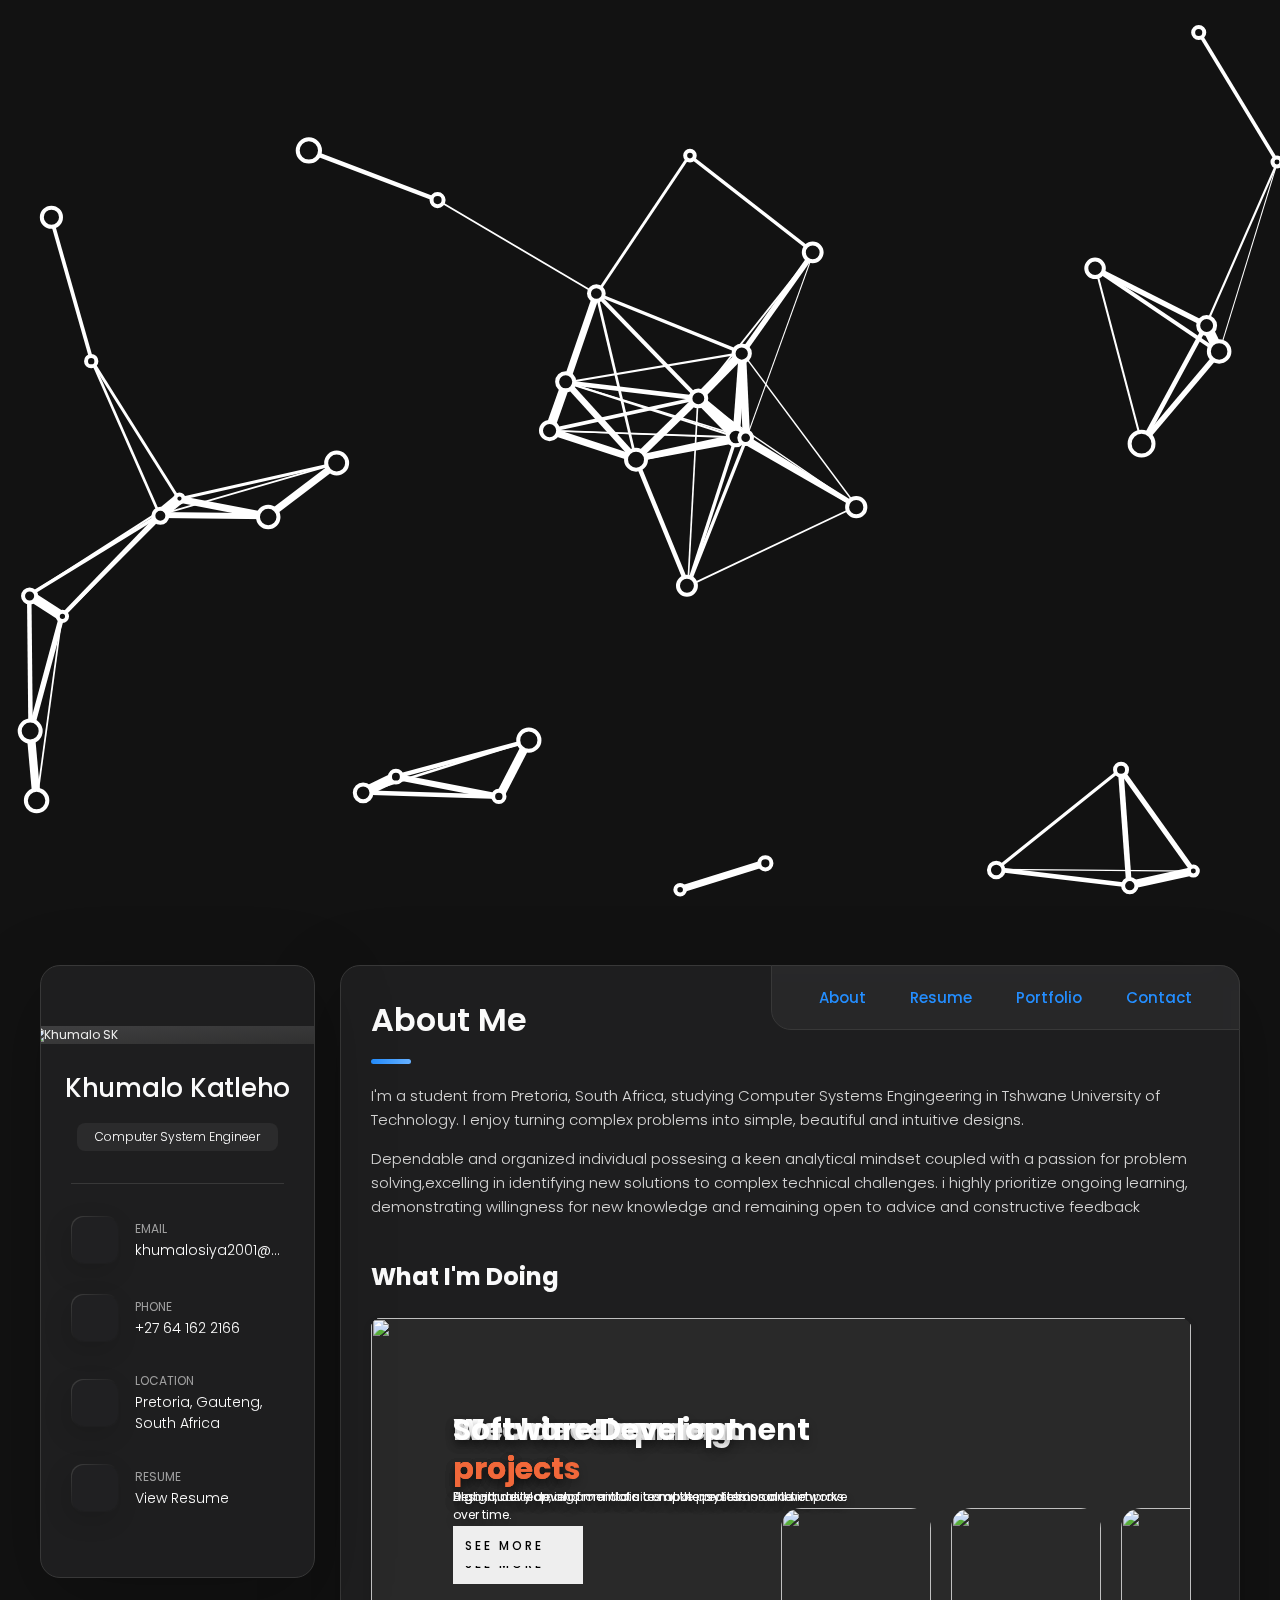
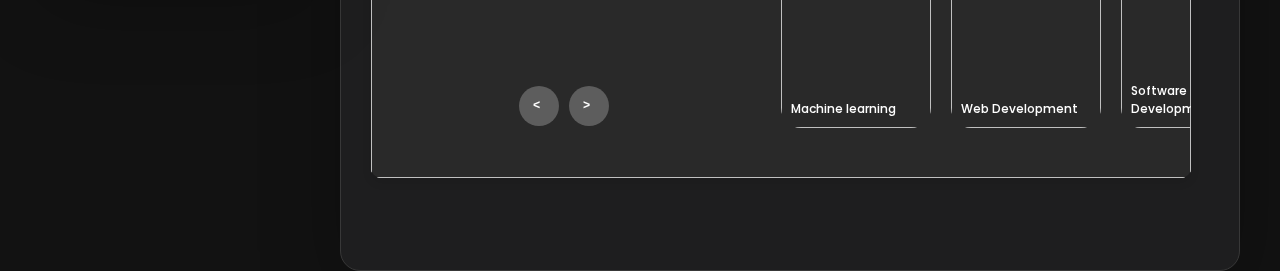
==== index.html @ 412696c7 "corousel update" ====
<!DOCTYPE html>
<html lang="en">

<!DOCTYPE html>
<html lang="en">
<head>
  <meta charset="UTF-8">
  <meta name="viewport" content="width=device-width, initial-scale=1.0">
  <title>Portfolio Background Animation</title>

</head>
<body>

</body>
</html>



<head>
  <meta charset="UTF-8">
  <meta http-equiv="X-UA-Compatible" content="IE=edge">
  <meta name="viewport" content="width=device-width, initial-scale=1.0">
  <title>Portfolio</title>

  <!--
    - favicon
  -->
  <link rel="shortcut icon" href="./assets/images/logo.png" type="image/x-icon">

  <!--
    - custom css link
  -->
  <link rel="stylesheet" href="./assets/css/style.css">

  <!-- Background animation -->
  <!-- <style>
    * {
      margin: 0;
      padding: 0;
      box-sizing: border-box;
    }
    body, html {
      height: 100%;
      overflow: hidden;
      font-family: Arial, sans-serif;
    }
    canvas {
      position: absolute;
      top: 0;
      left: 0;
      z-index: -1; /* Ensure the canvas is behind all content */
    }
    .content {
      position: relative;
      z-index: 1;
      color: black; /* Adjust content color for better contrast */
      text-align: center;
      padding: 20px;
    }
    .content h1 {
      font-size: 3rem;
      margin-bottom: 1rem;
    }
    .content p {
      font-size: 1.2rem;
    }
  </style> -->
  <!--  -->

  <!--
    - google font link
  -->
  <link rel="preconnect" href="https://fonts.googleapis.com">
  <link rel="preconnect" href="https://fonts.gstatic.com" crossorigin>
  <link href="https://fonts.googleapis.com/css2?family=Poppins:wght@300;400;500;600&display=swap" rel="stylesheet">
</head>
<!--  -->

<body>

  <!-- Background animation -->
     <canvas id="backgroundCanvas"></canvas>

  <script>
    const canvas = document.getElementById('backgroundCanvas');
    const context = canvas.getContext('2d');

    function resizeCanvas() {
      canvas.width = window.innerWidth;
      canvas.height = window.innerHeight;
    }

    window.addEventListener('resize', resizeCanvas);
    resizeCanvas(); // Initialize canvas size

    const agents = [];

    class Vector {
      constructor(x, y) {
        this.x = x;
        this.y = y;
      }

      getDistance(v) {
        const dx = this.x - v.x;
        const dy = this.y - v.y;
        return Math.sqrt(dx * dx + dy * dy);
      }
    }

    class Agent {
      constructor(x, y) {
        this.pos = new Vector(x, y);
        this.vel = new Vector(Math.random() * 2 - 1, Math.random() * 2 - 1);
        this.radius = Math.random() * 8 + 4;
      }

      bounce(width, height) {
        if (this.pos.x <= 0 || this.pos.x >= width) this.vel.x *= -1;
        if (this.pos.y <= 0 || this.pos.y >= height) this.vel.y *= -1;
      }

      update() {
        this.pos.x += this.vel.x;
        this.pos.y += this.vel.y;
      }

      draw(context) {
        context.save();
        context.translate(this.pos.x, this.pos.y);

        context.lineWidth = 4;
        context.fillStyle = 'hsl(0, 0%, 7%)';  // Black circles
        context.strokeStyle = 'white'; // Black border

        context.beginPath();
        context.arc(0, 0, this.radius, 0, Math.PI * 2);
        context.fill();
        context.stroke();

        context.restore();
      }
    }

    for (let i = 0; i < 40; i++) {
      const x = Math.random() * canvas.width;
      const y = Math.random() * canvas.height;
      agents.push(new Agent(x, y));
    }

    function animate() {
      context.fillStyle = 'hsl(0, 0%, 7%)';  // White background
      context.fillRect(0, 0, canvas.width, canvas.height);

      for (let i = 0; i < agents.length; i++) {
        const agent = agents[i];

        for (let j = i + 1; j < agents.length; j++) {
          const other = agents[j];
          const dist = agent.pos.getDistance(other.pos);

          if (dist > 200) continue;

          context.lineWidth = Math.max(1, 12 - (dist / 200) * 11);
          context.beginPath();
          context.moveTo(agent.pos.x, agent.pos.y);
          context.lineTo(other.pos.x, other.pos.y);
          context.strokeStyle = 'white';  // Black connecting lines
          context.stroke();
        }
      }

      agents.forEach(agent => {
        agent.update();
        agent.draw(context);
        agent.bounce(canvas.width, canvas.height);
      });

      requestAnimationFrame(animate);
    }

    animate();

  </script>
  
  <!--
    - #MAIN
  -->

  <main>

    <!--
      - #SIDEBAR
    -->

    <aside class="sidebar" data-sidebar>
      
      <div class="sidebar-info">
        <figure class="avatar-box">
          <img src="./assets/images/me.gif" alt="Khumalo SK" style="width: 300px; height: auto;">
        </figure>
        <div class="info-content">
          <h1 class="name" title="KhumaloKat">Khumalo Katleho</h1>
          <p class="title">Computer System Engineer</p>
        </div>
        <button class="info_more-btn" data-sidebar-btn>
          <span>Show Contacts</span>
          <ion-icon name="chevron-down"></ion-icon>
        </button>
      </div>
      
      
    
      <div class="sidebar-info_more">
        <div class="separator"></div>
    
        <ul class="contacts-list">
          <li class="contact-item">
            <div class="icon-box">
              <ion-icon name="mail-outline"></ion-icon>
            </div>
            <div class="contact-info">
              <p class="contact-title">Email</p>
              <a href="mailto:khumalosiya2001@gmail.com" class="contact-link">khumalosiya2001@gmail.com</a>
            </div>
          </li>
    
          <li class="contact-item">
            <div class="icon-box">
              <ion-icon name="phone-portrait-outline"></ion-icon>
            </div>
            <div class="contact-info">
              <p class="contact-title">Phone</p>
              <a href="tel:0641622166" class="contact-link">+27 64 162 2166</a>
            </div>
          </li>

           <!-- <li class="contact-item">
            <div class="icon-box">
              <ion-icon name="calendar-outline"></ion-icon>
            </div>
            <div class="contact-info">
              <p class="contact-title">Birthday</p>
              <time datetime="1982-06-23">November 10, 2001</time>
            </div>
          </li>  -->
    
          <li class="contact-item">
            <div class="icon-box">
              <ion-icon name="location-outline"></ion-icon>
            </div>
            <div class="contact-info">
              <p class="contact-title">Location</p>
              <address>Pretoria, Gauteng, South Africa</address>
            </div>
          </li>
    
          <!-- Resume view button -->
          <li class="contact-item">
            <div class="icon-box">
              <ion-icon name="document-outline"></ion-icon>
            </div>
            <div class="contact-info">
              <p class="contact-title">Resume</p>
              <a href="./assets/files/Resume.pdf" class="contact-link" target="_blank">
                View Resume
              </a>
            </div>
          </li>
    
        </ul>
    
        <div class="separator"></div>
    
        <ul class="social-list">

          <li class="social-item">
            <a href="https://www.linkedin.com/in/khumalo-kat/" class="social-link">
              <ion-icon name="logo-linkedin"></ion-icon>
            </a>
          </li>
          <li class="social-item">
            <a href="https://www.facebook.com/khumalo.kat/" class="social-link">
              <ion-icon name="logo-facebook"></ion-icon>
            </a>
          </li>
          <li class="social-item">
            <a href="https://x.com/khumalo_kat" class="social-link">
              <ion-icon name="logo-twitter"></ion-icon>
            </a>
          </li>
          <li class="social-item">
            <a href="https://www.instagram.com/khumalo_kat/" class="social-link">
              <ion-icon name="logo-instagram"></ion-icon>
            </a>
          </li>
        </ul>
    
      </div>
    
    </aside>
    
    




    <!--
      - #main-content
    -->

    <div class="main-content">

      <!--
        - #NAVBAR
      -->

      <nav class="navbar">

        <ul class="navbar-list">

          <li class="navbar-item">
            <button class="navbar-link  active" data-nav-link>About</button>
          </li>

          <li class="navbar-item">
            <button class="navbar-link active" data-nav-link>Resume</button>
          </li>

          <li class="navbar-item">
            <button class="navbar-link active" data-nav-link>Portfolio</button>
          </li>

          <li class="navbar-item">
            <button class="navbar-link active" data-nav-link>Contact</button>
          </li>

        </ul>

      </nav>





      <!--
        - #ABOUT
      -->

      <article class="about  active" data-page="about">

        <header>
          <h2 class="h2 article-title">About me</h2>
        </header>

        <section class="about-text">
          <p>
            I'm a student from Pretoria, South Africa, studying Computer Systems Engingeering in Tshwane University of Technology.
            I enjoy
            turning complex problems into simple, beautiful and intuitive designs.
          </p>
          <p>
            Dependable and organized individual possesing a keen analytical mindset coupled with a passion for problem solving,excelling in identifying new solutions to complex technical challenges.
            
            i highly prioritize ongoing learning, demonstrating willingness for new knowledge and remaining open to advice and constructive feedback

          </p>
        </section>


        <!--
          - service
        -->
<!-- 
        <section class="service">

          <h3 class="h3 service-title">What i'm doing</h3>

          <ul class="service-list">

            <li class="service-item">

              <div class="service-icon-box">
                <img src="./assets/images/icon-design.svg" alt="design icon" width="50">
              </div>

              <div class="service-content-box">
                <h4 class="h4 service-item-title">Computer Vision</h4>

                <p class="service-item-text">
                  Enabling computers to interpret and understand visual information from the world.
                </p>
              </div>

            </li>
            
            <li class="service-item">

              <div class="service-icon-box">
                <img src="./assets/images/ml.png" alt="mobile app icon" width="50">
              </div>

              <div class="service-content-box">
                <h4 class="h4 service-item-title"></h4>

                <p class="service-item-text">
                  Algorithms learning from data to make predictions and improve over time.
                </p>
              </div>

            </li> 

            <li class="service-item">

              <div class="service-icon-box">
                <img src="./assets/images/icon-dev.svg" alt="Web development icon" width="50">
              </div>

              <div class="service-content-box">
                <h4 class="h4 service-item-title">Web development</h4>

                <p class="service-item-text">
                </p>
              </div>

            </li>

            <li class="service-item">

              <div class="service-icon-box">
                <img src="./assets/images/icon-app.svg" alt="mobile app icon" width="50">
              </div>

              <div class="service-content-box">
                <h4 class="h4 service-item-title">Software Development</h4>

                <p class="service-item-text">
                  Design, develop, and maintain computer systems and networks. 
                </p>
              </div>

            </li>

          </ul>

          

        </section> -->

      <section class="skill">
        <ul class="">
          <h3 class="h3 service-title">What i'm doing</h3>
          <br><br><br>
           <div class="carousel contact-form-container">
        <!-- list item -->
        <div class="list conte">
            <div class="item">
                <img src="C:\Users\Phora\Documents\GitHub\git\Portfolio\images\img2.gif">
                <div class="content">
                    <div class="title">Computer Vision</div>
                    <div class="topic">projects</div>
                    <div class="des">

                        Enabling computers to interpret and understand visual information from the world.
                      </div>
                    <div class="buttons">
                        <button > &nbsp;&nbsp;SEE MORE</button>
                        
                    </div>
                </div>
            </div>
            <div class="item">
                <img src="C:\Users\Phora\Documents\GitHub\git\Portfolio\images\img.gif">
                <div class="content">
                    <div class="title">Machine Learning</div>
                    <div class="topic">projects</div>
                    <div class="des">
                      Algorithms learning from data to make predictions and improve over time.
                    </div>
                    <div class="buttons">
                        <button> &nbsp;&nbsp;SEE MORE</button>
                  
                    </div>
                </div>
            </div>
            <div class="item">
                <img src="C:\Users\Phora\Documents\GitHub\git\Portfolio\images\img1.gif">
                <div class="content">
                    <div class="title">Web development</div>
                    <div class="topic">project</div>
                    <div class="des">
                      High-quality development of sites at the professional level.
                    </div>
                    <div class="buttons">
                        <button> &nbsp;&nbsp;SEE MORE</button>
                        
                    </div>
                </div>
            </div>
            <div class="item">
                <img src="C:\Users\Phora\Documents\GitHub\git\Portfolio\images\img3.gif">
                <div class="content">
                    <div class="title">Software Development</div>
                    <div class="topic">project</div>
                    <div class="des">
                      Design, develop, and maintain computer systems and networks. 
                    </div>
                    <div class="buttons">
                        <button> &nbsp;&nbsp;SEE MORE</button>
                        
                    </div>
                </div>
            </div>
        </div>
        <!-- list thumnail -->
        <div class="thumbnail">
            <div class="item">
                <img src="C:\Users\Phora\Documents\GitHub\git\Portfolio\images\img2.gif">
                <div class="content">
                    <div class="title">
                        Computer Vision
                    </div>
                    <div class="description">
              
                    </div>
                </div>
            </div>
            <div class="item">
                <img src="C:\Users\Phora\Documents\GitHub\git\Portfolio\images\img.gif">
                <div class="content">
                    <div class="title">
                      Machine learning
                    </div>
                    <div class="description">
                      
                    </div>
                </div>
            </div>
            <div class="item">
                <img src="C:\Users\Phora\Documents\GitHub\git\Portfolio\images\img1.gif">
                <div class="content">
                    <div class="title">
                        Web Development
                    </div>
                    <div class="description">
                        
                    </div>
                </div>
            </div>
            <div class="item">
                <img src="C:\Users\Phora\Documents\GitHub\git\Portfolio\images\img3.gif">
                <div class="content">
                    <div class="title">
                        Software Development
                    </div>
                    <div class="description">
                        
                    </div>
                </div>
            </div>
        </div>
        <!-- next prev -->

        <div class="arrows">
            <button id="prev"> &nbsp;&nbsp;< </button>
            <button id="next"> &nbsp;&nbsp;> </button>
        </div>
        <!-- time running -->
        <div class="time"></div>
    </div>
        </ul>
        
      </section>
        <!--
          - clients
        -->
<!-- 
        <section class="clients">

          <h3 class="h3 clients-title">Clients</h3>

          <ul class="clients-list has-scrollbar">

            <li class="clients-item">
              <a href="#">
                <img src="./assets/images/logo-1-color.png" alt="client logo">
              </a>
            </li>

            <li class="clients-item">
              <a href="#">
                <img src="./assets/images/logo-2-color.png" alt="client logo">
              </a>
            </li>

            <li class="clients-item">
              <a href="#">
                <img src="./assets/images/logo-3-color.png" alt="client logo">
              </a>
            </li>

            <li class="clients-item">
              <a href="#">
                <img src="./assets/images/logo-4-color.png" alt="client logo">
              </a>
            </li>

            <li class="clients-item">
              <a href="#">
                <img src="./assets/images/logo-5-color.png" alt="client logo">
              </a>
            </li>

            <li class="clients-item">
              <a href="#">
                <img src="./assets/images/logo-6-color.png" alt="client logo">
              </a>
            </li>

          </ul>

        </section>  -->

        
      </article>





      <!--
        - #RESUME
      -->

      <article class="resume" data-page="resume">

        <header>
          <h2 class="h2 article-title">Resume</h2>
        </header>

        <section class="timeline">

          <div class="title-wrapper">
            <div class="icon-box">
              <ion-icon name="book-outline"></ion-icon>
            </div>

            <h3 class="h3">Education</h3>
          </div>

          <ol class="timeline-list">

            <li class="timeline-item">

              <h4 class="h4 timeline-item-title">Tshwane University of Technology</h4>

              <span>2021 — 2024</span>

              <p class="timeline-text">
                N.Dip in Computer Systems Engineering
              </p>

            </li>

            <li class="timeline-item">

              <h4 class="h4 timeline-item-title">Ziphakamiseni Secondary School</h4>

              <span>2017 — 2019</span>

              <p class="timeline-text">
                National Senior Certificate
              </p>

            </li>

          </ol>

        </section>

        <section class="timeline">

          <div class="title-wrapper">
            <div class="icon-box">
              <ion-icon name="book-outline"></ion-icon>
            </div>

            <h3 class="h3">Experience</h3>
          </div>

          <ol class="timeline-list">

            <li class="timeline-item">

              <h4 class="h4 timeline-item-title">MICT Seta</h4>

              <span>2024 — Present</span>

              <p class="timeline-text">
                Work Intergrated Learning 
              </p>

            </li>
          </ol>

        </section>

        <section class="skill">

          <h3 class="h3 skills-title">My skills</h3>

          <ul class="skills-list content-card">

            <li class="skills-item">

              <div class="title-wrapper">
                <h5 class="h5">Web design</h5>
                <data value="80">80%</data>
              </div>

              <div class="skill-progress-bg">
                <div class="skill-progress-fill" style="width: 80%;"></div>
              </div>

            </li>

            <li class="skills-item">

              <div class="title-wrapper">
                <h5 class="h5">Machine Learning</h5>
                <data value="70">70%</data>
              </div>

              <div class="skill-progress-bg">
                <div class="skill-progress-fill" style="width: 70%;"></div>
              </div>

            </li>

            <li class="skills-item">

              <div class="title-wrapper">
                <h5 class="h5">Computer Vision</h5>
                <data value="80">80%</data>
              </div>

              <div class="skill-progress-bg">
                <div class="skill-progress-fill" style="width: 80%;"></div>
              </div>

            </li>

            <li class="skills-item">

              <div class="title-wrapper">
                <h5 class="h5">Software Development</h5>
                <data value="70">70%</data>
              </div>

              <div class="skill-progress-bg">
                <div class="skill-progress-fill" style="width: 70%;"></div>
              </div>

            </li>

          </ul>

        </section>

      </article>





      <!--
        - #PORTFOLIO
      -->

      <article class="portfolio" data-page="portfolio">

        <header>
          <h2 class="h2 article-title">Portfolio</h2>
        </header>

        <section class="projects">

          <ul class="filter-list">

            <li class="filter-item">
              <button class="active" data-filter-btn>All</button>
            </li>

            <li class="filter-item">
              <button data-filter-btn>computer vision</button>
            </li>

            <li class="filter-item">
              <button data-filter-btn>web design</button>
            </li>

            <li class="filter-item">
              <button data-filter-btn>machine learning</button>
            </li>

          </ul>

          <div class="filter-select-box">

            <button class="filter-select" data-select>

              <div class="select-value" data-selecct-value>Select category</div>

              <div class="select-icon">
                <ion-icon name="chevron-down"></ion-icon>
              </div>

            </button>

            <ul class="select-list">

              <li class="select-item">
                <button data-select-item>All</button>
              </li>

              <li class="select-item">
                <button data-select-item>Computer Vision</button>
              </li>

              <li class="select-item">
                <button data-select-item>Web Design</button>
              </li>
  
              <li class="select-item">
                <button data-select-item>machine learning</button>
              </li>

            </ul>

          </div>

          <ul class="project-list">

            <li class="project-item active" data-filter-item data-category="computer vision" data-project-id="1">
              <a>
                <figure class="project-img">
                  <div class="project-item-icon-box">
                    <ion-icon name="eye-outline"></ion-icon>
                  </div>
                  <img src="./assets/images/project-1.jpg" alt="Advance Drone Control" loading="lazy">
                </figure>
                <h3 class="project-title">Advance Drone Control</h3>
                <p class="project-category">Computer Vision</p>
              </a>
            </li>
            
            

            <li class="project-item active" data-filter-item data-category="computer vision" data-project-id="2">
              <a>

                <figure class="project-img">
                  <div class="project-item-icon-box">
                    <ion-icon name="eye-outline"></ion-icon>
                  </div>

                  <img src="./assets/images/project-2.jpg" alt="Jetson nano Project" loading="lazy">
                </figure>

                <h3 class="project-title">Jetson Nano Project</h3>

                <p class="project-category">computer vision</p>

              </a>
            </li>

            <li class="project-item active" data-filter-item data-category= "computer vision" data-project-id="3">
              <a>
                <figure class="project-img">
                  <div class="project-item-icon-box">
                    <ion-icon name="eye-outline"></ion-icon>
                  </div>

                  <img src="./assets/images/project-3.jpg" alt="Arduino Project" loading="lazy">
                </figure>

                <h3 class="project-title">Arduino Project</h3>

                <p class="project-category">computer vision</p>

              </a>
            </li>

            <li class="project-item active" data-filter-item data-category="web design" data-project-id="4">
              <a >

                <figure class="project-img">
                  <div class="project-item-icon-box">
                    <ion-icon name="eye-outline"></ion-icon>
                  </div>

                  <img src="./assets/images/project-4.png" style="height: 148px; " alt="Web Development" loading="lazy">
                </figure>

                <h3 class="project-title">web development</h3>

                <p class="project-category">Web Design</p>

              </a>
            </li>
            

            <li class="project-item active" data-filter-item data-category="computer vision" data-project-id="5">
              <a>

                <figure class="project-img">
                  <div class="project-item-icon-box">
                    <ion-icon name="eye-outline"></ion-icon>
                  </div>

                  <img src="./assets/images/project-5.jpg" alt="Smart City" loading="lazy">
                </figure>

                <h3 class="project-title">Smart City</h3>

                <p class="project-category">computer vision</p>

              </a>
            </li>

            <li class="project-item active" data-filter-item data-category="machine learning" data-project-id="6">
              <a>

                <figure class="project-img">
                  <div class="project-item-icon-box">
                    <ion-icon name="eye-outline"></ion-icon>
                  </div>

                  <img src="./assets/images/project-6.png" alt="Smart City" loading="lazy">
                </figure>

                <h3 class="project-title">AI in Medicine</h3>

                <p class="project-category">machine learning</p>

              </a>
            </li>

          </ul>

        </section>

      </article>

      <!--
        - #CONTACT
      -->

      <article class="contact" data-page="contact">
        <header>
          <h2 class="h2 article-title">Contact</h2>
        </header>
      
        <section class="mapbox" data-mapbox>
          <figure>
            <iframe
              src="https://www.google.com/maps/embed?pb=!1m18!1m12!1m3!1d229975.07905328897!2d28.197950499999997!3d-25.758649950000002!2m3!1f0!2f0!3f0!3m2!1i1024!2i768!4f13.1!3m3!1m2!1s0x1e95619cbec65033%3A0xf66262b07a847b4c!2sPretoria!5e0!3m2!1sen!2sza!4v1723810949609!5m2!1sen!2sza"
              width="400" height="100" style="border:0;" allowfullscreen="" loading="lazy"
              referrerpolicy="no-referrer-when-downgrade"></iframe>
          </figure>
        </section>
      
        <section class="contact-form-container">
          <div class="contact-form-wrapper">
            <form id="contact-form">
              <input type="text" name="fullname" placeholder="Full name" required />
              <input type="email" name="email" placeholder="Email address" required />
              <textarea name="message" placeholder="Your Message" required></textarea>
              <button type="submit">Send Message</button>
            </form>
          </div>
        </section>
        
      </article>
      
      <script type="text/javascript">
        document.getElementById('contact-form').addEventListener('submit', function(event) {
        event.preventDefault();

        emailjs.sendForm('service_ugilufa', 'template_lezac9x', this)
            .then(function(response) {
              alert('Message sent successfully!');
              console.log('SUCCESS!', response.status, response.text);
            }, function(error) {
              alert('Failed to send message. Please try again later.');
              console.log('FAILED...', error);
            });
        });
      </script>
      

    </div>

  </main>
  
<!-- Jetson nano modal -->
<div class="modal-container" id="project-modal-2" style="color: white;">
  <div class="overlay" data-overlay></div>
  <section class="modal-content">
    <button class="modal-close-btn" data-modal-close-btn>
      <ion-icon name="close-outline"></ion-icon>
    </button>
    <div class="modal-details">
      <div class="row" style="display: flex; flex-direction: column; gap: 5px;">
        <div class="work__box" style="flex: 1; margin: 0; padding: 0;">
          <div class="work__text" style="margin: 0; padding: 10px;">
            <h3 style="color: rgb(83, 110, 219);">Jetson Nano Face Attendance</h3>
            <ul class="" style="margin: 0; padding: 10px;">
              <li>A Jetson Nano face attendance project uses Python for coding, OpenCV for image processing, face recognition for identifying users, and Firebase for storing attendance data securely in the cloud.</li>

            </ul>

            <div class="work__links" style="margin: 10px 0 0;">
              <a href="https://github.com/KhumaloKat/Jetson-Nano-Face-Attendance" title="View Source Code" target="_blank" style="text-decoration: none;">
                <img src="./images/github.svg" class="work__code" alt="GitHub" style="width: 35px; height: 35px; padding-right: 10px;">
              </a>
              <a href="https://1drv.ms/v/s!As4AnYyNpFyNk09yAHyzeL6IXi2t?e=mYy9Ik">
                <img src="./images/live.png" class="work__code" alt="live" style="width: 35px; height: 35px; padding-right: 10px;">
              </a>
              <a href="https://1drv.ms/p/s!As4AnYyNpFyNpUHQQHVV7Wp3OBT_?e=KKYctH" title="View Source Code" target="_blank">
                <img src="./images/pptx.png" class="work__code" alt="pptx" >
              </a>
            </div>
          </div>
          <div class="work__image-box" style="margin-top: 5px;">
            <img src="./images/6.png" class="work__image" alt="Project 10" />
          </div>
        </div>
        <div class="work__box" style="flex: 1; margin: 0; padding: 0;">
          <div class="work__text" style="margin: 0; padding: 10px;">
            <h3 style="color: rgb(83, 110, 219);">Jetson Nano Eye Tracking Mechanism</h3>
            <ul class="" style="margin: 0; padding: 10px;">
              <li>A Jetson Nano eye tracking mechanism uses Python for programming, OpenCV for visual processing, and the face_haarcascade object detection module for face recognition, enabling real-time eye tracking. The system communicates with an Arduino via serial communication to control movements based on detected eye position.</li>

            </ul>

            <div class="work__links" style="margin: 10px 0 0;">
              <a href="https://github.com/KhumaloKat/Jetson-nano-Eye-Tracking-Mechanism" title="View Source Code" target="_blank" style="text-decoration: none;">
                <img src="./images/github.svg" class="work__code" alt="GitHub" style="width: 35px; height: 35px; padding-right: 10px;">
              </a>
              <a href="https://1drv.ms/v/s!As4AnYyNpFyNpUfjlKJYAshrpxTo?e=vDkgeB">
                <img src="./images/live.png" class="work__code" alt="live" style="width: 35px; height: 35px; padding-right: 10px;">
              </a>
              <a href="https://1drv.ms/p/s!As4AnYyNpFyNpULj9qdWRZYEK8fg?e=kRMAej" title="View Source Code" target="_blank">
                <img src="./images/pptx.png" class="work__code" alt="pptx" >
              </a>
            </div>
          </div>
          <div class="work__image-box" style="margin-top: 5px;">
            <img src="./images/7.jpg" class="work__image" alt="Project 10" />
          </div>
        </div>
        <div class="work__box" style="flex: 1; margin: 0; padding: 0;">
          <div class="work__text" style="margin: 0; padding: 10px;">
            <h3 style="color: rgb(83, 110, 219);">Jetson Nano Jetbot</h3>
            <ul class="" style="margin: 0; padding: 10px;">
              <li>A Jetson Nano Jetbot project uses Python, OpenCV, and serial communication with Arduino to enable keyboard, line following, and object detection following controls, utilizing object detection, color detection, and contour modules for autonomous navigation and interaction.</li>

            </ul>

            <div class="work__links" style="margin: 10px 0 0;">
              <a href="https://github.com/KhumaloKat/Jetson_Nano-Robot_Car" title="View Source Code" target="_blank" style="text-decoration: none;">
                <img src="./images/github.svg" class="work__code" alt="GitHub" style="width: 35px; height: 35px; padding-right: 10px;">
              </a>
              <a href="#">
                <img src="./images/live.png" class="work__code" alt="live" style="width: 35px; height: 35px; padding-right: 10px;">
              </a>
              <a href="https://1drv.ms/p/s!As4AnYyNpFyNpUBLM-oYS5_CX3Pe?e=7BLsj8" title="View Source Code" target="_blank">
                <img src="./images/pptx.png" class="work__code" alt="pptx" >
              </a>
            </div>
          </div>
          <div class="work__image-box" style="margin-top: 5px;">
            <img src="./images/8.jpg" class="work__image" alt="Project" />
          </div>
        </div>
      </div>
    </div>
  </section>
</div>


<!-- Advance drone control modal -->
<div class="modal-container" id="project-modal-1" style="color: white;">
  <div class="overlay" data-overlay></div>
  <section class="modal-content">
    <button class="modal-close-btn" data-modal-close-btn>
      <ion-icon name="close-outline"></ion-icon>
    </button>
    <div class="modal-details">
      <div class="row" style="display: flex; flex-direction: column; gap: 5px;">
        <div class="work__box" style="flex: 1; margin: 0; padding: 0;">
          <div class="work__text" style="margin: 0; padding: 10px;">
            <h3 style="color: rgb(83, 110, 219);">Drone Hand Gesture Control</h3>
            <ul class="" style="margin: 0; padding: 10px;">
              <li>A Tello drone project uses computer vision algorithms to process hand gestures, allowing users to control the drone's movements based on visual input, enabling intuitive, gesture-based flight commands.The system utilizes Python, cvzone, and MediaPipe to detect and interpret hand movements, translating them into drone commands. </li>
            </ul>

            <div class="work__links" style="margin: 10px 0 0;">
              <a href="https://github.com/KhumaloKat/Computer-Vision-Drone-Hand-Gesture-Control" title="View Source Code" target="_blank" style="text-decoration: none;">
                <img src="./images/github.svg" class="work__code" alt="GitHub" style="width: 35px; height: 35px; padding-right: 10px;">
              </a>
            </div>
          </div>
          <div class="work__image-box" style="margin-top: 5px;">
            <iframe width="630" height="465" src="https://www.youtube.com/embed/eu_J0RP0YZU?si=xhd9qsHTOp7Dn6pH" title="YouTube video player" frameborder="0" allow="accelerometer; autoplay; clipboard-write; encrypted-media; gyroscope; picture-in-picture; web-share" referrerpolicy="strict-origin-when-cross-origin" allowfullscreen></iframe>
            <!-- <img src="./images/2.png" class="work__image" alt="Project 10" /> -->
          </div>
        </div>
        <div>
            <hr>
            <br><br>        
        </div>
        <div class="work__box" style="flex: 1; margin: 0; padding: 0;">
          <div class="work__text" style="margin: 0; padding: 10px;">
            <h3 style="color: rgb(83, 110, 219);">Drone Face Following</h3>
            <ul class="work__list" style="margin: 0; padding: 0;">
              <li>A Tello drone project uses Python, cvzone, and MediaPipe to process face recognition, translating visual input into intuitive drone controls for flight commands enabling the drone to follow the users face.</li>
            </ul>
            <div class="work__links" style="margin: 10px 0 0;">
              <a href="https://github.com/KhumaloKat/Computer-Vision-Drone-Face-Following" title="View Source Code" target="_blank" style="text-decoration: none;">
                <img src="./images/github.svg" class="work__code" alt="GitHub" style="width: 35px; height: 35px; padding-right: 10px;">
              </a>
            </div>
            <div style="margin-top: 10px; ">
            </div>
          </div>
          <div class="work__image-box" style="margin-top: 0px;">
            <iframe width="630" height="465" src="https://www.youtube.com/embed/SasuSE83ipQ?si=JEvqACVRp6K19J8q" title="YouTube video player" frameborder="0" allow="accelerometer; autoplay; clipboard-write; encrypted-media; gyroscope; picture-in-picture; web-share" referrerpolicy="strict-origin-when-cross-origin" allowfullscreen></iframe>
            <!-- <img src="./images/3.png" class="work__image" alt="Project" /> -->
          </div>
        </div>
        <div>
          <hr>
          <br><br>                 
        </div>
        <div class="work__box" style="flex: 1; margin: 0; padding: 0;">
          <div class="work__text" style="margin: 0; padding: 10px;">
            <h3 style="color: rgb(83, 110, 219);">Drone Body Following</h3>
            <ul class="work__list" style="margin: 0; padding: 0;">
              <li>A Tello drone project uses Python, cvzone, and MediaPipe to process body pose detection, translating visual input into intuitive drone controls for flight commands enabling the drone to follow the users body.</li>
            </ul>
            <div class="work__links" style="margin: 10px 0 0;">
              <a href="https://github.com/KhumaloKat/Computer-Vision-Drone-Face-Following" title="View Source Code" target="_blank" style="text-decoration: none;">
                <img src="./images/github.svg" class="work__code" alt="GitHub" style="width: 35px; height: 35px; padding-right: 10px;">
              </a>
              <a href="https://1drv.ms/v/s!As4AnYyNpFyNpX5rOanM0pzSYQl-?e=eV6RGZ" target="_blank" class="link__text">
                <img src="./images/live.png" class="work__code" alt="live" style="width: 35px; height: 35px;">
              </a>
            </div>
            <div style="margin-top: 10px; ">
            </div>
          </div>
          <div class="work__image-box" style="margin-top: 0px;">
            <iframe class="work__image" width="630" height="465" src="https://www.youtube.com/embed/E58gvLnuXMA?si=3d1sdkWc66rZQzvw" title="YouTube video player" frameborder="0" allow="accelerometer; autoplay; clipboard-write; encrypted-media; gyroscope; picture-in-picture; web-share" referrerpolicy="strict-origin-when-cross-origin" allowfullscreen></iframe>
            <!-- <img src="./images/4.png" class="work__image" alt="Project" /> -->
          </div>
        </div>
      </div>
    </div>
  </section>
</div>


<!-- arduino modal -->
<div class="modal-container" id="project-modal-3" style="color: white;">
  <div class="overlay" data-overlay></div>
  <section class="modal-content">
    <button class="modal-close-btn" data-modal-close-btn>
      <ion-icon name="close-outline"></ion-icon>
    </button>
    <div class="modal-details">
      <div class="row" style="display: flex; flex-direction: column; gap: 5px;">
        <div class="work__box" style="flex: 1; margin: 0; padding: 0;">
          <div class="work__text" style="margin: 0; padding: 10px;">
            <h3 style="color: rgb(83, 110, 219);">Computer Vision Robot Hand Control</h3>
            <ul class="" style="margin: 0; padding: 10px;">
              <li>This project features a robotic hand controlled by computer vision, using Python libraries like OpenCV, MediaPipe, and cvzone. Arduino handles hardware control, while opencv-python processes images, enabling real-time replication of user hand movements through simple gestures captured by a camera.</li>

            </ul>

            <div class="work__links" style="margin: 10px 0 0;">
              <a href="https://github.com/KhumaloKat/Computer-Vision-Robot-Hand" title="View Source Code" target="_blank" style="text-decoration: none;">
                <img src="./images/github.svg" class="work__code" alt="GitHub" style="width: 35px; height: 35px; padding-right: 10px;">
              </a>
            </div>
          </div>
          <div class="work__image-box" style="margin-top: 5px;">
            <img src="./images/5.png" class="work__image" alt="Project 10" />
          </div>
        </div>
        <div class="work__box" style="flex: 1; margin: 0; padding: 0;">
          <div class="work__text" style="margin: 0; padding: 10px;">
            <h3 style="color: rgb(83, 110, 219);">Face door lock</h3>
            <ul class="work__list" style="margin: 0; padding: 0;">
              <li>The Face Door Lock project uses Python with cvzone and MediaPipe for facial recognition and Arduino for the locking mechanism, securing access by authenticating users based on facial features and ensuring only authorized individuals can unlock the door.</li>

            </ul>
            <div class="work__links" style="margin: 10px 0 0;">
              <a href="https://github.com/KhumaloKat/Computer-Vision-Face-Door-Lock" title="View Source Code" target="_blank" style="text-decoration: none;">
                <img src="./images/github.svg" class="work__code" alt="GitHub" style="width: 35px; height: 35px; padding-right: 10px;">
              </a>
              <a href="https://1drv.ms/v/s!As4AnYyNpFyNkzKBiXoffuE-ktxG?e=ddsYeZ" target="_blank" class="link__text">
                <img src="./images/live.png" class="work__code" alt="live" style="width: 35px; height: 35px;">
              </a>
            </div>
            <div style="margin-top: 10px; ">
            </div>
          </div>
          <div class="work__image-box" style="margin-top: 0px;">
            <img src="./images/face.png" class="work__image" alt="Project 9" />
          </div>
        </div>
      </div>
    </div>
  </section>
</div>

<!-- websites -->

<div class="modal-container" id="project-modal-4" style="color: white;">
  <div class="overlay" data-overlay></div>
  <section class="modal-content">
    <button class="modal-close-btn" data-modal-close-btn>
      <ion-icon name="close-outline"></ion-icon>
    </button>
    <div class="modal-details">
      <div class="row" style="display: flex; flex-direction: column; gap: 5px;">
        <div class="work__box" style="flex: 1; margin: 0; padding: 0;">
          <div class="work__text" style="margin: 0; padding: 10px;">
            <h3 style="color: rgb(83, 110, 219);">Ecommerce Web-Dev</h3>
            <ul class="" style="margin: 0; padding: 10px;">
              <li>A traditional eCommerce web development that uses HTML/CSS for design, Django for backend logic, and PayPal Sandbox for testing secure payments, enabling users to browse products, place orders, and checkout online.</li>
            </ul>

            <div class="work__links" style="margin: 10px 0 0;">
              <a href="https://github.com/KhumaloKat/Ecommerce-Web-Dev" title="View Source Code" target="_blank" style="text-decoration: none;">
                <img src="./images/github.svg" class="work__code" alt="GitHub" style="width: 35px; height: 35px; padding-right: 10px;">
              </a>
              <!-- <a href="https://1drv.ms/v/s!As4AnYyNpFyNpTYH303Ij_TfmIzE?e=zAui1l">
                <img src="./images/live.png" class="work__code" alt="live" style="width: 35px; height: 35px;">
              </a> -->
            </div>
          </div>
          <div class="work__image-box" style="margin-top: 5px;">
            <img src="./images/1.png" class="work__image" alt="Project 10" />
          </div>
        </div>
        <div class="work__box" style="flex: 1; margin: 0; padding: 0;">
          <div class="work__text" style="margin: 0; padding: 10px;">
            <h3 style="color: rgb(83, 110, 219);">Blog</h3>
            <ul class="work__list" style="margin: 0; padding: 0;">
              <li>A blog web development project uses HTML/CSS for design, Django for backend logic, and enables users to add articles and comments, allowing for content creation, user interaction, and database management.</li>

            </ul>
            <div class="work__links" style="margin: 10px 0 0;">
              <a href="https://github.com/KhumaloKat/Assignment-4" title="View Source Code" target="_blank" style="text-decoration: none;">
                <img src="./images/github.svg" class="work__code" alt="GitHub" style="width: 35px; height: 35px; padding-right: 10px;">
              </a>
              <!-- <a href="https://1drv.ms/v/s!As4AnYyNpFyNkzKBiXoffuE-ktxG?e=ddsYeZ" target="_blank" class="link__text">
                <img src="./images/live.png" class="work__code" alt="live" style="width: 35px; height: 35px;">
              </a> -->
            </div>
            <div style="margin-top: 10px; ">
            </div>
          </div>
          <div class="work__image-box" style="margin-top: 0px;">
            <img src="./images/home .png" class="work__image" alt="Project 9" />
          </div>
        </div>
      </div>

      <div class="row" style="display: flex; flex-direction: column; gap: 5px;">
        <div class="work__box" style="flex: 1; margin: 0; padding: 0;">
          <div class="work__text" style="margin: 0; padding: 10px;">
            <h3 style="color: rgb(83, 110, 219);">AI in Medicine System</h3>
            <ul class="" style="margin: 0; padding: 10px;">
              <li>This project features a website hosted on GitHub that serves as a front end for AI in medicine projects, providing a user-friendly interface to interact with various AI-powered medical tools and applications.</li>

            </ul>

            <div class="work__links" style="margin: 10px 0 0;">
              <a href="https://github.com/KhumaloKat/AI-in-Medicine" title="View Source Code" target="_blank" style="text-decoration: none;">
                <img src="./images/github.svg" class="work__code" alt="GitHub" style="width: 35px; height: 35px; padding-right: 10px;">
              </a>
              <a href="https://khumalokat.github.io/AI-in-Medicine/">
                <img src="./images/live.png" class="work__code" alt="live" style="width: 35px; height: 35px;">
              </a>
            </div>
          </div>
          <div class="work__image-box" style="margin-top: 5px;">
            <img src="./images/medi.png" class="work__image" alt="Project 10" />
          </div>
        </div>
    </div>
    </div>
  </section>
</div>

<div class="modal-container" id="project-modal-6" style="color: white;">
  <div class="overlay" data-overlay></div>
  <section class="modal-content">
    <button class="modal-close-btn" data-modal-close-btn>
      <ion-icon name="close-outline"></ion-icon>
    </button>
    <div class="modal-details">
      <div class="row" style="display: flex; flex-direction: column; gap: 5px;">
        <div class="work__box" style="flex: 1; margin: 0; padding: 0;">
          <div class="work__text" style="margin: 0; padding: 10px;">
            <h3 style="color: rgb(83, 110, 219);">Heart Disease system & chatbot</h3>
            <ul class="" style="margin: 0; padding: 10px;">
              <li>This project features a heart disease prediction system and chatbot using Gradio and Google Colab for model training. Previous medical data is utilized to power the system, allowing users to interact with the chatbot for real-time predictions and insights.</li>

            </ul>

            <div class="work__links" style="margin: 10px 0 0;">
              <a href="https://github.com/KhumaloKat/AI-in-Medicine" title="View Source Code" target="_blank" style="text-decoration: none;">
                <img src="./images/github.svg" class="work__code" alt="GitHub" style="width: 35px; height: 35px; padding-right: 10px;">
              </a>
              <a href="https://huggingface.co/spaces/KhumaloKat/Heart-Disease-Prediction">
                <img src="./images/live.png" class="work__code" alt="live" style="width: 35px; height: 35px;">
              </a>
            </div>
          </div>
          <div class="work__image-box" style="margin-top: 5px;">
            <img src="./images/heart.png" class="work__image" alt="Project 10" />
          </div>
        </div>
        <div class="work__box" style="flex: 1; margin: 0; padding: 0;">
          <div class="work__text" style="margin: 0; padding: 10px;">
            <h3 style="color: rgb(83, 110, 219);">Mortality Prediction System</h3>
            <ul class="work__list" style="margin: 0; padding: 0;">
              <li>This project features a mortality prediction system using Streamlit and Google Colab for model training. It leverages medical data to provide real-time predictions, allowing users to input health information and receive insights on mortality risk.</li>

            </ul>
            <div class="work__links" style="margin: 10px 0 0;">
              <a href="https://github.com/KhumaloKat/AI-in-Medicine" title="View Source Code" target="_blank" style="text-decoration: none;">
                <img src="./images/github.svg" class="work__code" alt="GitHub" style="width: 35px; height: 35px; padding-right: 10px;">
              </a>
              <a href="https://huggingface.co/spaces/KhumaloKat/Mortality-Prediction-Rate" target="_blank" class="link__text">
                <img src="./images/live.png" class="work__code" alt="live" style="width: 35px; height: 35px;">
              </a>
            </div>
            <div style="margin-top: 10px; ">
            </div>
          </div>
          <div class="work__image-box" style="margin-top: 0px;">
            <img src="./images/mortality.png" class="work__image" alt="Project 9" />
          </div>
        </div>

    </div>
  </section>
</div>



  <!--
    - custom js link
  -->
  <script src="./assets/js/script.js"></script>

  <!--
    - ionicon link
  -->
  <script type="module" src="https://unpkg.com/ionicons@5.5.2/dist/ionicons/ionicons.esm.js"></script>
  <script nomodule src="https://unpkg.com/ionicons@5.5.2/dist/ionicons/ionicons.js"></script>
  <script type="text/javascript" src="https://cdn.emailjs.com/dist/email.min.js"></script>
<script type="text/javascript">
  (function() {
    emailjs.init("bIqxrsbZSTRgcErxl"); 
  })();
</script>


</body>

</html>
---- assets/css/style.css ----
/*-----------------------------------*\
  #style.css
\*-----------------------------------*/


/**
 * copyright 2022 @codewithsadee
 */





/*-----------------------------------*\
  #CUSTOM PROPERTY
\*-----------------------------------*/
/* Contact form custom */

.modal-container {
  position: fixed;
  top: 0;
  left: 0;
  width: 100%;
  height: 100%;
  background: rgba(23, 23, 23, 0.5);
  border: 1px solid var(--jet);
  border-radius: 20px;
  display: none;
  justify-content: center;
  align-items: center;
}

.modal-container.active {
  display: flex;
}

.modal-content {
  background: #121212;
  padding: 20px;
  border-radius: 20px;
  position: relative;
  border: 1px solid var(--jet);
  width: 1400px; /* Increase width as needed */
  height: 800px;
  max-width: 1700px; /* Adjust the maximum width */
  max-height: 1500px; /* Adjust the maximum height */
  overflow-y: auto; /* Enable scrolling if content exceeds height */
}

/* Custom Scrollbar */
.modal-content::-webkit-scrollbar {
  width: 12px;
}

.modal-content::-webkit-scrollbar-thumb {
  background: linear-gradient(to bottom, #83aaff, #ffffff); /* Blue to white gradient */
  border-radius: 10px;
}

.modal-content::-webkit-scrollbar-track {
  background: #2b2b2b; /* Dark background for the track */
  border-radius: 10px;
}

.modal-img-wrapper {
  text-align: center;
}

.modal-close-btn {
  position: absolute;
  top: 10px;
  right: 10px;
  background: transparent;
  border: none;
  cursor: pointer;
}

.modal-close-btn:hover, 
.modal-close-btn:focus {
  color: rgb(0, 162, 255); /* Text or icon color when hovered */
}

.modal-close-btn:hover ion-icon, 
.modal-close-btn:focus ion-icon {
  color: rgb(0, 132, 255); /* Changes the icon color when hovered or focused */
}

.modal-description {
  margin-top: 15px;
}

hr {
  border: 1px solid var(--jet);
  border-radius: 20px;
  border-top: 2px solid rgb(255, 255, 255); /* Add a solid line */
}

.iframe-container {
  position: relative;
  width: 80%;
  height: 80%;
  background: #fff;
}

.iframe-content {
  width: 100%;
  height: 100%;
  border: none;
}

.close-iframe {
  position: absolute;
  top: 10px;
  right: 10px;
  background: #333;
  color: #fff;
  border: none;
  border-radius: 50%;
  width: 30px;
  height: 30px;
  text-align: center;
  line-height: 30px;
  cursor: pointer;
  font-size: 20px;
}

/* Contact form custom */

.contact-form-container {
  display: flex;
  justify-content: center;
  align-items: center;
  background: #292929; /* Light background color */
  padding: 30px 10px; /* Add padding around the container */
  border-radius: 10px; /* Rounded corners for a clean look */
  box-shadow: 0 4px 10px rgba(0, 0, 0, 0.1); /* Subtle shadow for depth */
}

.contact-form-wrapper {
  max-width: 700px; /* Set a max width for the form */
  width: 100%;
  background:#292929; /* White background for the form */
  padding: 20px;
  border-radius: 8px;

}

.contact-form-wrapper h3 {
  text-align: center; /* Center align the title */
  margin-bottom: 20px; /* Add spacing below the title */
  font-size: 1.8rem;
  color: #ffffff;
}

#contact-form {
  display: flex;
  flex-direction: column;
  gap: 15px; /* Spacing between form elements */
}

#contact-form input,
#contact-form textarea {
  width: 100%;
  padding: 10px;
  border: 1px solid #ffffff;
  border-radius: 5px;
  font-size: 1rem;
  outline: none;
}

#contact-form input:focus,
#contact-form textarea:focus {
  border-color: #0087ca; /* Highlight color on focus */
  box-shadow: 0 0 5px rgba(0, 170, 255, 0.3);
}

#contact-form button {
  padding: 10px;
  background: #0477b1;
  color: hwb(0 10% 90%);
  border: none;
  border-radius: 5px;
  font-size: 1rem;
  cursor: pointer;
  transition: background 0.3s ease;
}

#contact-form button:hover {
  background: #093852;
}

/* animation */


/* Corousel  */

@import url('https://fonts.googleapis.com/css2?family=Poppins:ital,wght@0,100;0,200;0,300;0,400;0,500;0,600;0,700;0,800;0,900;1,100;1,200;1,300;1,400;1,500;1,600;1,700;1,800;1,900&display=swap');
body{
    margin: 0;
    background-color: #000;
    color: #eee;
    font-family: Poppins;
    font-size: 12px;
}
a{
    text-decoration: none;
}

/* carousel */
.carousel{
    height: 100vh;
    margin-top: -50px;
    width: 800px;
    height: 400px;
    overflow: hidden;
    position: relative;
}
.carousel .list .item{
    width: 100%;
    height: 100%;
    position: absolute;
    inset: 0 0 0 0;
}
.carousel .list .item img{
    width: 100%;
    height: 100%;
    object-fit: cover;
}
.carousel .list .item .content{
    position: absolute;
    top: 20%;
    width: 1140px;
    max-width: 80%;
    left: 50%;
    transform: translateX(-50%);
    padding-right: 30%;
    box-sizing: border-box;
    color: #fff;
    text-shadow: 0 5px 10px #0004;
}
.carousel .list .item .author{
    font-weight: bold;
    letter-spacing: 10px;
}
.carousel .list .item .title,
.carousel .list .item .topic{
    font-size: 30px;
    font-weight: bold;
    line-height: 1.3em;
}
.carousel .list .item .topic{
    color: #f1683a;
}
.carousel .list .item .buttons{
    display: grid;
    grid-template-columns: repeat(2, 130px);
    grid-template-rows: 40px;
    gap: 5px;
    margin-top: 20px;
}
.carousel .list .item .buttons button{
    border: none;
    background-color: #eee;
    letter-spacing: 3px;
    font-family: Poppins;
    font-weight: 500;
}
.carousel .list .item .buttons button:nth-child(2){
    background-color: transparent;
    border: 1px solid #fff;
    color: #eee;
}
/* thumbail */
.thumbnail{
    position: absolute;
    bottom: 50px;
    left: 50%;
    width: max-content;
    z-index: 100;
    display: flex;
    gap: 20px;
}
.thumbnail .item{
    width: 150px;
    height: 220px;
    flex-shrink: 0;
    position: relative;
}
.thumbnail .item img{
    width: 100%;
    height: 100%;
    object-fit: cover;
    border-radius: 20px;
}
.thumbnail .item .content{
    color: #fff;
    position: absolute;
    bottom: 10px;
    left: 10px;
    right: 10px;
}
.thumbnail .item .content .title{
    font-weight: 500;
}
.thumbnail .item .content .description{
    font-weight: 300;
}
/* arrows */
.arrows{
    position: absolute;
    top: 80%;
    right: 52%;
    z-index: 100;
    width: 300px;
    max-width: 30%;
    display: flex;
    gap: 10px;
    align-items: center;
}
.arrows button{
    width: 40px;
    height: 40px;
    border-radius: 50%;
    background-color: #eee4;
    border: none;
    color: #fff;
    font-family: monospace;
    font-weight: bold;
    transition: .5s;
}
.arrows button:hover{
    background-color: #fff;
    color: #000;
}

/* animation */
.carousel .list .item:nth-child(1){
    z-index: 1;
}

/* animation text in first item */

.carousel .list .item:nth-child(1) .content .author,
.carousel .list .item:nth-child(1) .content .title,
.carousel .list .item:nth-child(1) .content .topic,
.carousel .list .item:nth-child(1) .content .des,
.carousel .list .item:nth-child(1) .content .buttons
{
    transform: translateY(50px);
    filter: blur(20px);
    opacity: 0;
    animation: showContent .5s 1s linear 1 forwards;
}
@keyframes showContent{
    to{
        transform: translateY(0px);
        filter: blur(0px);
        opacity: 1;
    }
}
.carousel .list .item:nth-child(1) .content .title{
    animation-delay: 1.2s!important;
}
.carousel .list .item:nth-child(1) .content .topic{
    animation-delay: 1.4s!important;
}
.carousel .list .item:nth-child(1) .content .des{
    animation-delay: 1.6s!important;
}
.carousel .list .item:nth-child(1) .content .buttons{
    animation-delay: 1.8s!important;
}
/* create animation when next click */
.carousel.next .list .item:nth-child(1) img{
    width: 150px;
    height: 220px;
    position: absolute;
    bottom: 50px;
    left: 50%;
    border-radius: 30px;
    animation: showImage .5s linear 1 forwards;
}
@keyframes showImage{
    to{
        bottom: 0;
        left: 0;
        width: 100%;
        height: 100%;
        border-radius: 0;
    }
}

.carousel.next .thumbnail .item:nth-last-child(1){
    overflow: hidden;
    animation: showThumbnail .5s linear 1 forwards;
}
.carousel.prev .list .item img{
    z-index: 100;
}
@keyframes showThumbnail{
    from{
        width: 0;
        opacity: 0;
    }
}
.carousel.next .thumbnail{
    animation: effectNext .5s linear 1 forwards;
}

@keyframes effectNext{
    from{
        transform: translateX(150px);
    }
}

/* running time */

.carousel .time{
    position: absolute;
    z-index: 1000;
    width: 0%;
    height: 3px;
    background-color: #3a74f1;
    left: 0;
    top: 0;
}

.carousel.next .time,
.carousel.prev .time{
    animation: runningTime 3s linear 1 forwards;
}
@keyframes runningTime{
    from{ width: 100%}
    to{width: 0}
}


/* prev click */

.carousel.prev .list .item:nth-child(2){
    z-index: 2;
}

.carousel.prev .list .item:nth-child(2) img{
    animation: outFrame 0.5s linear 1 forwards;
    position: absolute;
    bottom: 0;
    left: 0;
}
@keyframes outFrame{
    to{
        width: 150px;
        height: 220px;
        bottom: 50px;
        left: 50%;
        border-radius: 20px;
    }
}

.carousel.prev .thumbnail .item:nth-child(1){
    overflow: hidden;
    opacity: 0;
    animation: showThumbnail .5s linear 1 forwards;
}
.carousel.next .arrows button,
.carousel.prev .arrows button{
    pointer-events: none;
}
.carousel.prev .list .item:nth-child(2) .content .author,
.carousel.prev .list .item:nth-child(2) .content .title,
.carousel.prev .list .item:nth-child(2) .content .topic,
.carousel.prev .list .item:nth-child(2) .content .des,
.carousel.prev .list .item:nth-child(2) .content .buttons
{
    animation: contentOut 1.5s linear 1 forwards!important;
}

@keyframes contentOut{
    to{
        transform: translateY(-150px);
        filter: blur(20px);
        opacity: 0;
    }
}
@media screen and (max-width: 678px) {
    .carousel .list .item .content{
        padding-right: 0;
    }
    .carousel .list .item .content .title{
        font-size: 30px;
    }
}

:root {

  /**

  / * colors */

  /* gradient */

  --bg-gradient-onyx: linear-gradient(
    to bottom right, 
    hsl(240, 1%, 25%) 3%, 
    hsl(0, 0%, 19%) 97%
  );
  --bg-gradient-jet: linear-gradient(
    to bottom right, 
    hsla(240, 1%, 18%, 0.251) 0%, 
    hsla(240, 2%, 11%, 0) 100%
  ), hsl(240, 2%, 13%);
  --bg-gradient-yellow-1: linear-gradient(
    to bottom right, 
    hsl(211, 100%, 57%) 0%, 
    hsla(36, 100%, 69%, 0) 50%
  );
  --bg-gradient-yellow-2: linear-gradient(
    135deg, 
    hsla(45, 100%, 71%, 0.251) 0%, 
    hsla(35, 100%, 68%, 0) 59.86%
  ), hsl(240, 2%, 13%);
  --border-gradient-onyx: linear-gradient(
    to bottom right, 
    #404040 0%, 
    #40404000 50%
  );
  --text-gradient-yellow: linear-gradient(
    to right, 
    hsl(211, 100%, 57%), 
    hsl(211, 100%, 70%)
  );

  /* solid */

  --jet: hsl(0, 0%, 22%);
  --onyx: #2b2b2c;
  --eerie-black-1: #202022;
  --eerie-black-2: #1e1e1f;
  --smoky-black: hsl(0, 0%, 7%);
  --white-1: hsl(0, 0%, 100%);
  --white-2: hsl(0, 0%, 98%);
  --orange-yellow-crayola:hsl(211, 100%, 57%);
  --vegas-gold: hsl(213, 100%, 73%);
  --light-gray: hsl(0, 0%, 84%);
  --light-gray-70: hsla(0, 0%, 84%, 0.7);
  --bittersweet-shimmer: hsl(0, 43%, 51%);

  /**
   * typography
   */

  /* font-family */
  --ff-poppins: 'Poppins', sans-serif;

  /* font-size */
  --fs-1: 24px;
  --fs-2: 18px;
  --fs-3: 17px;
  --fs-4: 16px;
  --fs-5: 15px;
  --fs-6: 14px;
  --fs-7: 13px;
  --fs-8: 11px;

  /* font-weight */
  --fw-300: 300;
  --fw-400: 400;
  --fw-500: 500;
  --fw-600: 600;

  /**
   * shadow
   */
  
  --shadow-1: -4px 8px 24px hsla(0, 0%, 0%, 0.25);
  --shadow-2: 0 16px 30px hsla(0, 0%, 0%, 0.25);
  --shadow-3: 0 16px 40px hsla(0, 0%, 0%, 0.25);
  --shadow-4: 0 25px 50px hsla(0, 0%, 0%, 0.15);
  --shadow-5: 0 24px 80px hsla(0, 0%, 0%, 0.25);

  /**
   * transition
   */

  --transition-1: 0.25s ease;
  --transition-2: 0.5s ease-in-out;

}





/*-----------------------------------*\
  #RESET
\*-----------------------------------*/

*, *::before, *::after {
  margin: 0;
  padding: 0;
  box-sizing: border-box;
}

a { text-decoration: none; }

li { list-style: none; }

img, ion-icon, a, button, time, span { display: block; }

button {
  font: inherit;
  background: none;
  border: none;
  text-align: left;
  cursor: pointer;
}

input, textarea {
  display: block;
  width: 100%;
  background: none;
  font: inherit;
}

::selection {
  background: var(--orange-yellow-crayola);
  color: var(--smoky-black);
}

:focus { outline-color: var(--orange-yellow-crayola); }

html { font-family: var(--ff-poppins); }

body { background: var(--smoky-black); }





/*-----------------------------------*\
  #REUSED STYLE
\*-----------------------------------*/

.sidebar,
article {
  background: var(--eerie-black-2);
  border: 1px solid var(--jet);
  border-radius: 20px;
  padding: 15px;
  box-shadow: var(--shadow-1);
  z-index: 1;
}

.separator {
  width: 100%;
  height: 1px;
  background: var(--jet);
  margin: 16px 0;
}

.icon-box {
  position: relative;
  background: var(--border-gradient-onyx);
  width: 30px;
  height: 30px;
  border-radius: 8px;
  display: flex;
  justify-content: center;
  align-items: center;
  font-size: 16px;
  color: var(--orange-yellow-crayola);
  box-shadow: var(--shadow-1);
  z-index: 1;
}

.icon-box::before {
  content: "";
  position: absolute;
  inset: 1px;
  background: var(--eerie-black-1);
  border-radius: inherit;
  z-index: -1;
}

.icon-box ion-icon { --ionicon-stroke-width: 35px; }

article { display: none; }

article.active {
  display: block;
  animation: fade 0.5s ease backwards;
}

@keyframes fade {
  0% { opacity: 0; }
  100% { opacity: 1; }
}

.h2,
.h3,
.h4,
.h5 {
  color: var(--white-2);
  text-transform: capitalize;
}

.h2 { font-size: var(--fs-1); }

.h3 { font-size: var(--fs-2); }

.h4 { font-size: var(--fs-4); }

.h5 {
  font-size: var(--fs-7);
  font-weight: var(--fw-500);
}

.article-title {
  position: relative;
  padding-bottom: 7px;
}

.article-title::after {
  content: "";
  position: absolute;
  bottom: 0;
  left: 0;
  width: 30px;
  height: 3px;
  background: var(--text-gradient-yellow);
  border-radius: 3px;
}

.has-scrollbar::-webkit-scrollbar {
  width: 5px; /* for vertical scrollbar */
  height: 5px; /* for horizontal scrollbar */
}

.has-scrollbar::-webkit-scrollbar-track {
  background: var(--onyx);
  border-radius: 5px;
}

.has-scrollbar::-webkit-scrollbar-thumb {
  background: var(--orange-yellow-crayola);
  border-radius: 5px;
}

.has-scrollbar::-webkit-scrollbar-button { width: 20px; }

.content-card {
  position: relative;
  background: var(--border-gradient-onyx);
  padding: 15px;
  padding-top: 45px;
  border-radius: 14px;
  box-shadow: var(--shadow-2);
  cursor: pointer;
  z-index: 1;
}

.content-card::before {
  content: "";
  position: absolute;
  inset: 1px;
  background: var(--bg-gradient-jet);
  border-radius: inherit;
  z-index: -1;
}





/*-----------------------------------*\
  #MAIN
\*-----------------------------------*/

main {
  margin: 15px 12px;
  margin-bottom: 75px;
  min-width: 259px;
}





/*-----------------------------------*\
  #SIDEBAR
\*-----------------------------------*/

.sidebar {
  margin-bottom: 15px;
  max-height: 112px;
  overflow: hidden;
  transition: var(--transition-2);
}

.sidebar.active { max-height: 405px; }

.sidebar-info {
  position: relative;
  display: flex;
  justify-content: flex-start;
  align-items: center;
  gap: 15px;
}

.avatar-box {
  background: var(--bg-gradient-onyx);
  border-radius: 20px;
}

.info-content .name {
  color: var(--white-2);
  font-size: var(--fs-3);
  font-weight: var(--fw-500);
  letter-spacing: -0.25px;
  margin-bottom: 10px;
}

.info-content .title {
  color: var(--white-1);
  background: var(--onyx);
  font-size: var(--fs-8);
  font-weight: var(--fw-300);
  width: max-content;
  padding: 3px 12px;
  border-radius: 8px;
}

.info_more-btn {
  position: absolute;
  top: -15px;
  right: -15px;
  border-radius: 0 15px;
  font-size: 13px;
  color: var(--orange-yellow-crayola);
  background: var(--border-gradient-onyx);
  padding: 10px;
  box-shadow: var(--shadow-2);
  transition: var(--transition-1);
  z-index: 1;
}

.info_more-btn::before {
  content: "";
  position: absolute;
  inset: 1px;
  border-radius: inherit;
  background: var(--bg-gradient-jet);
  transition: var(--transition-1);
  z-index: -1;
}

.info_more-btn:hover,
.info_more-btn:focus { background: var(--bg-gradient-yellow-1); }

.info_more-btn:hover::before,
.info_more-btn:focus::before { background: var(--bg-gradient-yellow-2); }

.info_more-btn span { display: none; }

.sidebar-info_more {
  opacity: 0;
  visibility: hidden;
  transition: var(--transition-2);
}

.sidebar.active .sidebar-info_more {
  opacity: 1;
  visibility: visible;
}

.contacts-list {
  display: grid;
  grid-template-columns: 1fr;
  gap: 16px;
}

.contact-item {
  min-width: 100%;
  display: flex;
  align-items: center;
  gap: 16px;
}

.contact-info {
  max-width: calc(100% - 46px);
  width: calc(100% - 46px);
}

.contact-title {
  color: var(--light-gray-70);
  font-size: var(--fs-8);
  text-transform: uppercase;
  margin-bottom: 2px;
}

.contact-info :is(.contact-link, time, address) {
  color: var(--white-2);
  font-size: var(--fs-7);
}

.contact-info address { font-style: normal; }

.social-list {
  display: flex;
  justify-content: flex-start;
  align-items: center;
  gap: 15px;
  padding-bottom: 4px;
  padding-left: 7px;
}

.social-item .social-link {
  color: var(--light-gray-70);
  font-size: 18px;
}


.social-item .social-link:hover { color: var(--light-gray); }





/*-----------------------------------*\
  #NAVBAR
\*-----------------------------------*/

.navbar {
  position: fixed;
  bottom: 0;
  left: 0;
  width: 100%;
  background: hsla(240, 1%, 17%, 0.75);
  backdrop-filter: blur(10px);
  border: 1px solid var(--jet);
  border-radius: 12px 12px 0 0;
  box-shadow: var(--shadow-2);
  z-index: 5;
}

.navbar-list {
  display: flex;
  flex-wrap: wrap;
  justify-content: center;
  align-items: center;
  padding: 0 10px;
}

.navbar-link {
  color: var(--light-gray);
  font-size: var(--fs-8);
  padding: 20px 7px;
  transition: color var(--transition-1);
}

.navbar-link:hover,
.navbar-link:focus { color: var(--light-gray-70); }

.navbar-link.active { color: var(--orange-yellow-crayola); }





/*-----------------------------------*\
  #ABOUT
\*-----------------------------------*/

.about .article-title { margin-bottom: 15px; }

.about-text {
  color: var(--light-gray);
  font-size: var(--fs-6);
  font-weight: var(--fw-300);
  line-height: 1.6;
}

.about-text p { margin-bottom: 15px; }



/**
 * #service 
 */

.service { margin-bottom: 35px; }

.service-title { margin-bottom: 20px; }

.service-list {
  display: grid;
  grid-template-columns: 1fr;
  gap: 20px;
}

.service-item {
  position: relative;
  background: var(--border-gradient-onyx);
  padding: 20px;
  border-radius: 14px;
  box-shadow: var(--shadow-2);
  z-index: 1;
}

.service-item::before {
  content: "";
  position: absolute;
  inset: 1px;
  background: var(--bg-gradient-jet);
  border-radius: inherit;
  z-index: -1;
}

.service-icon-box { margin-bottom: 10px; }

.service-icon-box img { margin: auto; }

.service-content-box { text-align: center; }

.service-item-title { margin-bottom: 7px; }

.service-item-text {
  color: var(--light-gray);
  font-size: var(--fs-6);
  font-weight: var(--fw-3);
  line-height: 1.6;
}


/**
 * #testimonials 
 */

.testimonials { margin-bottom: 30px; }

.testimonials-title { margin-bottom: 20px; }

.testimonials-list {
  display: flex;
  justify-content: flex-start;
  align-items: flex-start;
  gap: 15px;
  margin: 0 -15px;
  padding: 25px 15px;
  padding-bottom: 35px;
  overflow-x: auto;
  scroll-behavior: smooth;
  overscroll-behavior-inline: contain;
  scroll-snap-type: inline mandatory;
}

.testimonials-item {
  min-width: 100%;
  scroll-snap-align: center;
}

.testimonials-avatar-box {
  position: absolute;
  top: 0;
  left: 0;
  transform: translate(15px, -25px);
  background: var(--bg-gradient-onyx);
  border-radius: 14px;
  box-shadow: var(--shadow-1);
}

.testimonials-item-title { margin-bottom: 7px; }

.testimonials-text {
  color: var(--light-gray);
  font-size: var(--fs-6);
  font-weight: var(--fw-300);
  line-height: 1.6;
  display: -webkit-box;
  line-clamp: 4;
  -webkit-line-clamp: 4;
  -webkit-box-orient: vertical;
  overflow: hidden;
}


/**
 * #testimonials-modal
 */

.modal-container {
  position: fixed;
  top: 0;
  left: 0;
  width: 100%;
  height: 100%;
  display: flex;
  justify-content: center;
  align-items: center;
  overflow-y: auto;
  overscroll-behavior: contain;
  z-index: 20;
  pointer-events: none;
  visibility: hidden;
}

.modal-container::-webkit-scrollbar { display: none; }

.modal-container.active {
  pointer-events: all;
  visibility: visible;
}

.overlay {
  position: fixed;
  top: 0;
  left: 0;
  width: 100%;
  height: 100vh;
  background: hsl(0, 0%, 5%);
  opacity: 0;
  visibility: hidden;
  pointer-events: none;
  z-index: 1;
  transition: var(--transition-1);
}

.overlay.active {
  opacity: 0.8;
  visibility: visible;
  pointer-events: all;
}

.testimonials-modal {
  background: var(--eerie-black-2);
  position: relative;
  padding: 15px;
  margin: 15px 12px;
  border: 1px solid var(--jet);
  border-radius: 14px;
  box-shadow: var(--shadow-5);
  transform: scale(1.2);
  opacity: 0;
  transition: var(--transition-1);
  z-index: 2;
}

.modal-container.active .testimonials-modal {
  transform: scale(1);
  opacity: 1;
}

.modal-close-btn {
  position: absolute;
  top: 15px;
  right: 15px;
  background: var(--onyx);
  border-radius: 8px;
  width: 32px;
  height: 32px;
  display: flex;
  justify-content: center;
  align-items: center;
  color: var(--white-2);
  font-size: 18px;
  opacity: 0.7;
}

.modal-close-btn:hover,
.modal-close-btn:focus { opacity: 1; }

.modal-close-btn ion-icon { --ionicon-stroke-width: 50px; }

.modal-avatar-box {
  background: var(--bg-gradient-onyx);
  width: max-content;
  border-radius: 14px;
  margin-bottom: 15px;
  box-shadow: var(--shadow-2);
}

.modal-img-wrapper > img { display: none; }

.modal-title { margin-bottom: 4px; }

.modal-content time {
  font-size: var(--fs-6);
  color: var(--light-gray-70);
  font-weight: var(--fw-300);
  margin-bottom: 10px;
}

.modal-content p {
  color: var(--light-gray);
  font-size: var(--fs-6);
  font-weight: var(--fw-300);
  line-height: 1.6;
}


/**
 * #clients 
 */

.clients { margin-bottom: 15px; }

.clients-list {
  display: flex;
  justify-content: flex-start;
  align-items: flex-start;
  gap: 15px;
  margin: 0 -15px;
  padding: 25px;
  padding-bottom: 25px;
  overflow-x: auto;
  scroll-behavior: smooth;
  overscroll-behavior-inline: contain;
  scroll-snap-type: inline mandatory;
  scroll-padding-inline: 25px;
}

.clients-item {
  min-width: 50%;
  scroll-snap-align: start;
}

.clients-item img {
  width: 100%;
  filter: grayscale(1);
  transition: var(--transition-1);
}

.clients-item img:hover { filter: grayscale(0); }





/*-----------------------------------*\
  #RESUME
\*-----------------------------------*/

.article-title { margin-bottom: 30px; }


/**
 * education and experience 
 */

.timeline { margin-bottom: 30px; }

.timeline .title-wrapper {
  display: flex;
  align-items: center;
  gap: 15px;
  margin-bottom: 25px;
}

.timeline-list {
  font-size: var(--fs-6);
  margin-left: 45px;
}

.timeline-item { position: relative; }

.timeline-item:not(:last-child) { margin-bottom: 20px; }

.timeline-item-title {
  font-size: var(--fs-6);
  line-height: 1.3;
  margin-bottom: 7px;
}

.timeline-list span {
  color: var(--vegas-gold);
  font-weight: var(--fw-400);
  line-height: 1.6;
}

.timeline-item:not(:last-child)::before {
  content: "";
  position: absolute;
  top: -25px;
  left: -30px;
  width: 1px;
  height: calc(100% + 50px);
  background: var(--jet);
}

.timeline-item::after {
  content: "";
  position: absolute;
  top: 5px;
  left: -33px;
  height: 6px;
  width: 6px;
  background: var(--text-gradient-yellow);
  border-radius: 50%;
  box-shadow: 0 0 0 4px var(--jet);
}

.timeline-text {
  color: var(--light-gray);
  font-weight: var(--fw-300);
  line-height: 1.6;
}


/**
 * skills 
 */

.skills-title { margin-bottom: 20px; }

.skills-list { padding: 20px; }


.skills-item:not(:last-child) { margin-bottom: 15px; }

.skill .title-wrapper {
  display: flex;
  align-items: center;
  gap: 5px;
  margin-bottom: 8px;
}

.skill .title-wrapper data {
  color: var(--light-gray);
  font-size: var(--fs-7);
  font-weight: var(--fw-300);
}

.skill-progress-bg {
  background: var(--jet);
  width: 100%;
  height: 8px;
  border-radius: 10px;
}

.skill-progress-fill {
  background: var(--text-gradient-yellow);
  height: 100%;
  border-radius: inherit;
}





/*-----------------------------------*\
  #PORTFOLIO
\*-----------------------------------*/

.filter-list { display: none; }

.filter-select-box {
  position: relative;
  margin-bottom: 25px;
}

.filter-select {
  background: var(--eerie-black-2);
  color: var(--light-gray);
  display: flex;
  justify-content: space-between;
  align-items: center;
  width: 100%;
  padding: 12px 16px;
  border: 1px solid var(--jet);
  border-radius: 14px;
  font-size: var(--fs-6);
  font-weight: var(--fw-300);
}

.filter-select.active .select-icon { transform: rotate(0.5turn); }

.select-list {
  background: var(--eerie-black-2);
  position: absolute;
  top: calc(100% + 6px);
  width: 100%;
  padding: 6px;
  border: 1px solid var(--jet);
  border-radius: 14px;
  z-index: 2;
  opacity: 0;
  visibility: hidden;
  pointer-events: none;
  transition: 0.15s ease-in-out;
}

.filter-select.active + .select-list {
  opacity: 1;
  visibility: visible;
  pointer-events: all;
}

.select-item button {
  background: var(--eerie-black-2);
  color: var(--light-gray);
  font-size: var(--fs-6);
  font-weight: var(--fw-300);
  text-transform: capitalize;
  width: 100%;
  padding: 8px 10px;
  border-radius: 8px;
}

.select-item button:hover { --eerie-black-2: hsl(240, 2%, 20%); }

.project-list {
  display: grid;
  grid-template-columns: 1fr;
  gap: 30px;
  margin-bottom: 10px;
}

.project-item { display: none; }

.project-item.active {
  display: block;
  animation: scaleUp 0.25s ease forwards;
}

@keyframes scaleUp {
  0% { transform: scale(0.5); }
  100% { transform: scale(1); }
}

.project-item > a { width: 100%; }

.project-img {
  position: relative;
  width: 100%;
  height: 200px;
  border-radius: 16px;
  overflow: hidden;
  margin-bottom: 15px;
}

.project-img::before {
  content: "";
  position: absolute;
  top: 0;
  left: 0;
  width: 100%;
  height: 100%;
  background: transparent;
  z-index: 1;
  transition: var(--transition-1);
}

.project-item > a:hover .project-img::before { background: hsla(0, 0%, 0%, 0.5); }

.project-item-icon-box {
  --scale: 0.8;

  background: var(--jet);
  color: var(--orange-yellow-crayola);
  position: absolute;
  top: 50%;
  left: 50%;
  transform: translate(-50%, -50%) scale(var(--scale));
  font-size: 20px;
  padding: 18px;
  border-radius: 12px;
  opacity: 0;
  z-index: 1;
  transition: var(--transition-1);
}

.project-item > a:hover .project-item-icon-box {
  --scale: 1;
  opacity: 1;
}

.project-item-icon-box ion-icon { --ionicon-stroke-width: 50px; }

.project-img img {
  width: 100%;
  height: 100%;
  object-fit: cover;
  transition: var(--transition-1);
}

.project-item > a:hover img { transform: scale(1.1); }

.project-title,
.project-category { margin-left: 10px; }

.project-title {
  color: var(--white-2);
  font-size: var(--fs-5);
  font-weight: var(--fw-400);
  text-transform: capitalize;
  line-height: 1.3;
}

.project-category {
  color: var(--light-gray-70);
  font-size: var(--fs-6);
  font-weight: var(--fw-300);
}





/*-----------------------------------*\
  #BLOG
\*-----------------------------------*/

.blog-posts { margin-bottom: 10px; }

.blog-posts-list {
  display: grid;
  grid-template-columns: 1fr;
  gap: 20px;
}

.blog-post-item > a {
  position: relative;
  background: var(--border-gradient-onyx);
  height: 100%;
  box-shadow: var(--shadow-4);
  border-radius: 16px;
  z-index: 1;
}

.blog-post-item > a::before {
  content: "";
  position: absolute;
  inset: 1px;
  border-radius: inherit;
  background: var(--eerie-black-1);
  z-index: -1;
}

.blog-banner-box {
  width: 100%;
  height: 200px;
  border-radius: 12px;
  overflow: hidden;
}

.blog-banner-box img {
  width: 100%;
  height: 100%;
  object-fit: cover;
  transition: var(--transition-1);
}

.blog-post-item > a:hover .blog-banner-box img { transform: scale(1.1); }

.blog-content { padding: 15px; }

.blog-meta {
  display: flex;
  justify-content: flex-start;
  align-items: center;
  gap: 7px;
  margin-bottom: 10px;
}

.blog-meta :is(.blog-category, time) {
  color: var(--light-gray-70);
  font-size: var(--fs-6);
  font-weight: var(--fw-300);
}

.blog-meta .dot {
  background: var(--light-gray-70);
  width: 4px;
  height: 4px;
  border-radius: 4px;
}

.blog-item-title {
  margin-bottom: 10px;
  line-height: 1.3;
  transition: var(--transition-1);
}

.blog-post-item > a:hover .blog-item-title { color: var(--orange-yellow-crayola); }

.blog-text {
  color: var(--light-gray);
  font-size: var(--fs-6);
  font-weight: var(--fw-300);
  line-height: 1.6;
}





/*-----------------------------------*\
  #CONTACT
\*-----------------------------------*/

.mapbox {
  position: relative;
  height: 250px;
  width: 100%;
  border-radius: 16px;
  margin-bottom: 30px;
  border: 1px solid var(--jet);
  overflow: hidden;
}

.mapbox figure { height: 100%; }

.mapbox iframe {
  width: 100%;
  height: 100%;
  border: none;
  filter: grayscale(1) invert(1);
}

.contact-form { margin-bottom: 10px; }

.form-title { margin-bottom: 20px; }

.input-wrapper {
  display: grid;
  grid-template-columns: 1fr;
  gap: 25px;
  margin-bottom: 25px;
}

.form-input {
  color: var(--white-2);
  font-size: var(--fs-6);
  font-weight: var(--fw-400);
  padding: 13px 20px;
  border: 1px solid var(--jet);
  border-radius: 14px;
  outline: none;
}

.form-input::placeholder { font-weight: var(--fw-500); }

.form-input:focus { border-color: var(--orange-yellow-crayola); }

textarea.form-input {
  min-height: 100px;
  height: 120px;
  max-height: 200px;
  resize: vertical;
  margin-bottom: 25px;
}

textarea.form-input::-webkit-resizer { display: none; }

.form-input:focus:invalid { border-color: var(--bittersweet-shimmer); }

.form-btn {
  position: relative;
  width: 100%;
  background: var(--border-gradient-onyx);
  color: var(--orange-yellow-crayola);
  display: flex;
  justify-content: center;
  align-items: center;
  gap: 10px;
  padding: 13px 20px;
  border-radius: 14px;
  font-size: var(--fs-6);
  text-transform: capitalize;
  box-shadow: var(--shadow-3);
  z-index: 1;
  transition: var(--transition-1);
}

.form-btn::before {
  content: "";
  position: absolute;
  inset: 1px;
  background: var(--bg-gradient-jet);
  border-radius: inherit;
  z-index: -1;
  transition: var(--transition-1);
}

.form-btn ion-icon { font-size: 16px; }

.form-btn:hover { background: var(--bg-gradient-yellow-1); }

.form-btn:hover::before { background: var(--bg-gradient-yellow-2); }

.form-btn:disabled {
  opacity: 0.7;
  cursor: not-allowed;
}

.form-btn:disabled:hover { background: var(--border-gradient-onyx); }

.form-btn:disabled:hover::before { background: var(--bg-gradient-jet); }





/*-----------------------------------*\
  #RESPONSIVE
\*-----------------------------------*/

/**
 * responsive larger than 450px screen
 */

@media (min-width: 450px) {

  /**
   * client
   */

  .clients-item { min-width: calc(33.33% - 10px); }



  /**
   * #PORTFOLIO, BLOG 
   */

  .project-img,
  .blog-banner-box { height: auto; }

}





/**
 * responsive larger than 580px screen
 */

@media (min-width: 580px) {

  /**
   * CUSTOM PROPERTY
   */

  :root {

    /**
     * typography
     */

    --fs-1: 32px;
    --fs-2: 24px;
    --fs-3: 26px;
    --fs-4: 18px;
    --fs-6: 15px;
    --fs-7: 15px;
    --fs-8: 12px;

  }



  /**
   * #REUSED STYLE
   */

  .sidebar, article {
    width: 520px;
    margin-inline: auto;
    padding: 30px;
  }

  .article-title {
    font-weight: var(--fw-600);
    padding-bottom: 15px;
  }

  .article-title::after {
    width: 40px;
    height: 5px;
  }

  .icon-box {
    width: 48px;
    height: 48px;
    border-radius: 12px;
    font-size: 18px;
  }



  /**
   * #MAIN
   */

  main {
    margin-top: 60px;
    margin-bottom: 100px;
  }



  /**
   * #SIDEBAR
   */

  .sidebar {
    max-height: 180px;
    margin-bottom: 30px;
  }

  .sidebar.active { max-height: 584px; }

  .sidebar-info { gap: 25px; }

  .avatar-box { border-radius: 30px; }

  .avatar-box img { width: 120px; }

  .info-content .name { margin-bottom: 15px; }

  .info-content .title { padding: 5px 18px; }

  .info_more-btn {
    top: -30px;
    right: -30px;
    padding: 10px 15px;
  }

  .info_more-btn span {
    display: block;
    font-size: var(--fs-8);
  }

  .info_more-btn ion-icon { display: none; }

  .separator { margin: 32px 0; }

  .contacts-list { gap: 20px; }

  .contact-info {
    max-width: calc(100% - 64px);
    width: calc(100% - 64px);
  }



  /**
   * #NAVBAR
   */

  .navbar { border-radius: 20px 20px 0 0; }

  .navbar-list { gap: 20px; }

  .navbar-link { --fs-8: 14px; }



  /**
   * #ABOUT
   */

  .about .article-title { margin-bottom: 20px; }

  .about-text { margin-bottom: 40px; }

  /* service */

  .service-item {
    display: flex;
    justify-content: flex-start;
    align-items: flex-start;
    gap: 18px;
    padding: 30px;
  }

  .service-icon-box {
    margin-bottom: 0;
    margin-top: 5px;
  }

  .service-content-box { text-align: left; }

  /* testimonials */

  .testimonials-title { margin-bottom: 25px; }

  .testimonials-list {
    gap: 30px;
    margin: 0 -30px;
    padding: 30px;
    padding-bottom: 35px;
  }

  .content-card {
    padding: 30px;
    padding-top: 25px;
  }

  .testimonials-avatar-box {
    transform: translate(30px, -30px);
    border-radius: 20px;
  }

  .testimonials-avatar-box img { width: 80px; }

  .testimonials-item-title {
    margin-bottom: 10px;
    margin-left: 95px;
  }

  .testimonials-text {
    line-clamp: 2;
    -webkit-line-clamp: 2;
  }

  /* testimonials modal */

  .modal-container { padding: 20px; }

  .testimonials-modal {
    display: flex;
    justify-content: flex-start;
    align-items: stretch;
    gap: 25px;
    padding: 30px;
    border-radius: 20px;
  }

  .modal-img-wrapper {
    display: flex;
    flex-direction: column;
    align-items: center;
  }

  .modal-avatar-box {
    border-radius: 18px;
    margin-bottom: 0;
  }

  .modal-avatar-box img { width: 65px; }

  .modal-img-wrapper > img {
    display: block;
    flex-grow: 1;
    width: 35px;
  }

  /* clients */

  .clients-list {
    gap: 50px;
    margin: 0 -30px;
    padding: 45px;
    scroll-padding-inline: 45px;
  }

  .clients-item { min-width: calc(33.33% - 35px); }



  /**
   * #RESUME
   */

  .timeline-list { margin-left: 65px; }

  .timeline-item:not(:last-child)::before { left: -40px; }

  .timeline-item::after {
    height: 8px;
    width: 8px;
    left: -43px;
  }

  .skills-item:not(:last-child) { margin-bottom: 25px; }



  /**
   * #PORTFOLIO, BLOG
   */

  .project-img, .blog-banner-box { border-radius: 16px; }

  .blog-posts-list { gap: 30px; }

  .blog-content { padding: 25px; }



  /**
   * #CONTACT
   */

  .mapbox {
    height: 380px;
    border-radius: 18px;
  }

  .input-wrapper {
    gap: 30px;
    margin-bottom: 30px;
  }

  .form-input { padding: 15px 20px; }

  textarea.form-input { margin-bottom: 30px; }

  .form-btn {
    --fs-6: 16px;
    padding: 16px 20px;
  }

  .form-btn ion-icon { font-size: 18px; }

}





/**
 * responsive larger than 768px screen
 */

@media (min-width: 768px) {

  /**
   * REUSED STYLE
   */

  .sidebar, article { width: 700px; }

  .has-scrollbar::-webkit-scrollbar-button { width: 100px; }



  /**
   * SIDEBAR
   */

  .contacts-list {
    grid-template-columns: 1fr 1fr;
    gap: 30px 15px;
  }



  /**
   * NAVBAR
   */

  .navbar-link { --fs-8: 15px; }



  /**
   * ABOUT
   */

  /* testimonials modal */

  .testimonials-modal {
    gap: 35px;
    max-width: 680px;
  }

  .modal-avatar-box img { width: 80px; }



  /**
   * PORTFOLIO
   */

  .article-title { padding-bottom: 20px; }

  .filter-select-box { display: none; }

  .filter-list {
    display: flex;
    justify-content: flex-start;
    align-items: center;
    gap: 25px;
    padding-left: 5px;
    margin-bottom: 30px;
  }

  .filter-item button {
    color: var(--light-gray);
    font-size: var(--fs-5);
    transition: var(--transition-1);
  }

  .filter-item button:hover { color: var(--light-gray-70); }

  .filter-item button.active { color: var(--orange-yellow-crayola); }

  /* portfolio and blog grid */

  .project-list, .blog-posts-list { grid-template-columns: 1fr 1fr; }



  /**
   * CONTACT
   */

  .input-wrapper { grid-template-columns: 1fr 1fr; }

  .form-btn {
    width: max-content;
    margin-left: auto;
  }
  
}





/**
 * responsive larger than 1024px screen
 */

@media (min-width: 1024px) {

  /**
   * CUSTOM PROPERTY
   */

  :root {

    /**
    * shadow
    */

    --shadow-1: -4px 8px 24px hsla(0, 0%, 0%, 0.125);
    --shadow-2: 0 16px 30px hsla(0, 0%, 0%, 0.125);
    --shadow-3: 0 16px 40px hsla(0, 0%, 0%, 0.125);

  }



  /**
   * REUSED STYLE
   */

  .sidebar, article {
    width: 950px;
    box-shadow: var(--shadow-5);
  }



  /**
   * MAIN 
   */

  main { margin-bottom: 60px; }

  .main-content {
    position: relative;
    width: max-content;
    margin: auto;
  }



  /**
   * NAVBAR
   */

  .navbar {
    position: absolute;
    bottom: auto;
    top: 0;
    left: auto;
    right: 0;
    width: max-content;
    border-radius: 0 20px;
    padding: 0 20px;
    box-shadow: none;
  }

  .navbar-list {
    gap: 30px;
    padding: 0 20px;
  }

  .navbar-link { font-weight: var(--fw-500); }



  /**
   * ABOUT
   */

  /* service */

  .service-list {
    grid-template-columns: 1fr 1fr;
    gap: 20px 25px;
  }

  /* testimonials */

  .testimonials-item { min-width: calc(50% - 15px); }

  /* clients */

  .clients-item { min-width: calc(25% - 38px); }



  /**
   * PORTFOLIO
   */

  .project-list { grid-template-columns: repeat(3, 1fr); }



  /**
   * BLOG
   */

  .blog-banner-box { height: 230px; }

}





/**
 * responsive larger than 1250px screen
 */

@media (min-width: 1250px) {

  /**
   * RESET
   */

  body::-webkit-scrollbar { width: 20px; }

  body::-webkit-scrollbar-track { background: var(--smoky-black); }

  body::-webkit-scrollbar-thumb {
    border: 5px solid var(--smoky-black);
    background: hsla(0, 0%, 100%, 0.1);
    border-radius: 20px;
    box-shadow: inset 1px 1px 0 hsla(0, 0%, 100%, 0.11),
                inset -1px -1px 0 hsla(0, 0%, 100%, 0.11);
  }

  body::-webkit-scrollbar-thumb:hover { background: hsla(0, 0%, 100%, 0.15); }

  body::-webkit-scrollbar-button { height: 60px; }



  /**
   * REUSED STYLE
   */

  .sidebar, article { width: auto; }

  article { min-height: 100%; }



  /**
   * MAIN
   */

  main {
    max-width: 1200px;
    margin-inline: auto;
    display: flex;
    justify-content: center;
    align-items: stretch;
    gap: 25px;
  }

  .main-content {
    min-width: 75%;
    width: 75%;
    margin: 0;
  }



  /**
   * SIDEBAR
   */

  .sidebar {
    position: sticky;
    top: 60px;
    max-height: max-content;
    height: 100%;
    margin-bottom: 0;
    padding-top: 60px;
    z-index: 1;
  }

  .sidebar-info { flex-direction: column; }

  .avatar-box img { width: 150px; }

  .info-content .name {
    white-space: nowrap;
    text-align: center;
  }

  .info-content .title { margin: auto; }

  .info_more-btn { display: none; }

  .sidebar-info_more {
    opacity: 1;
    visibility: visible;
  }

  .contacts-list { grid-template-columns: 1fr; }

  .contact-info :is(.contact-link) {
    white-space: nowrap;
    overflow: hidden;
    text-overflow: ellipsis;
  }

  .contact-info :is(.contact-link, time, address) {
    --fs-7: 14px;
    font-weight: var(--fw-300);
  }

  .separator:last-of-type {
    margin: 15px 0;
    opacity: 0;
  }

  .social-list { justify-content: center; }



  /**
	 * RESUME
	 */

  .timeline-text { max-width: 700px; }

}
/* examp */

@font-face {
    font-family: 'Hk Grotesk';
    font-style: normal;
    font-weight: 400;
    src: url('./fonts/HKGrotesk-Regular.woff') format('woff');
}

@font-face {
    font-family: 'Jost';
    font-style: normal;
    font-weight: 400;
    src: url('./fonts/Jost-Regular.ttf') format('woff');
}

* {
    margin: 0;
    padding: 0;
    box-sizing: inherit;
}

img {
    object-fit: contain;
    max-width: 100%;
}

/* --------------------------------------- */
/* ----- Work ----- */
/* --------------------------------------- */

.work__box {
    display: flex;
    align-items: center;
}

@media(max-width: 900px) {
    .work__box {
        align-items: initial;
        flex-direction: column-reverse;
    }
}

.work__box:not(:last-child) {
    margin-bottom: 25rem;
}

@media(max-width: 900px) {
    .work__box:not(:last-child) {
        margin-bottom: 20rem;
    }
}

.work__links {
    display: flex;
    align-items: center;
}

.work__text {
    flex: 0 50%;
}

.work__list {
    list-style-type: square;
    list-style-position: inside;
    margin-bottom: var(--gutter-normal);
}

.work__code {
    display: block;
    height: 3rem;
    margin-left: var(--gutter-normal);
    transition: all .3s;
}

.work__code:hover {
    transform: scale(1.2);
}

.work__image-box {
    margin-bottom: 25px;
}

@media(min-width: 401px) {
    .work__image-box {
        flex: 1;
        margin: 0 0 0 0 10rem;
    }
}

@media(max-width: 400px) {
    .work__code {
        height: 4rem;
    }
}
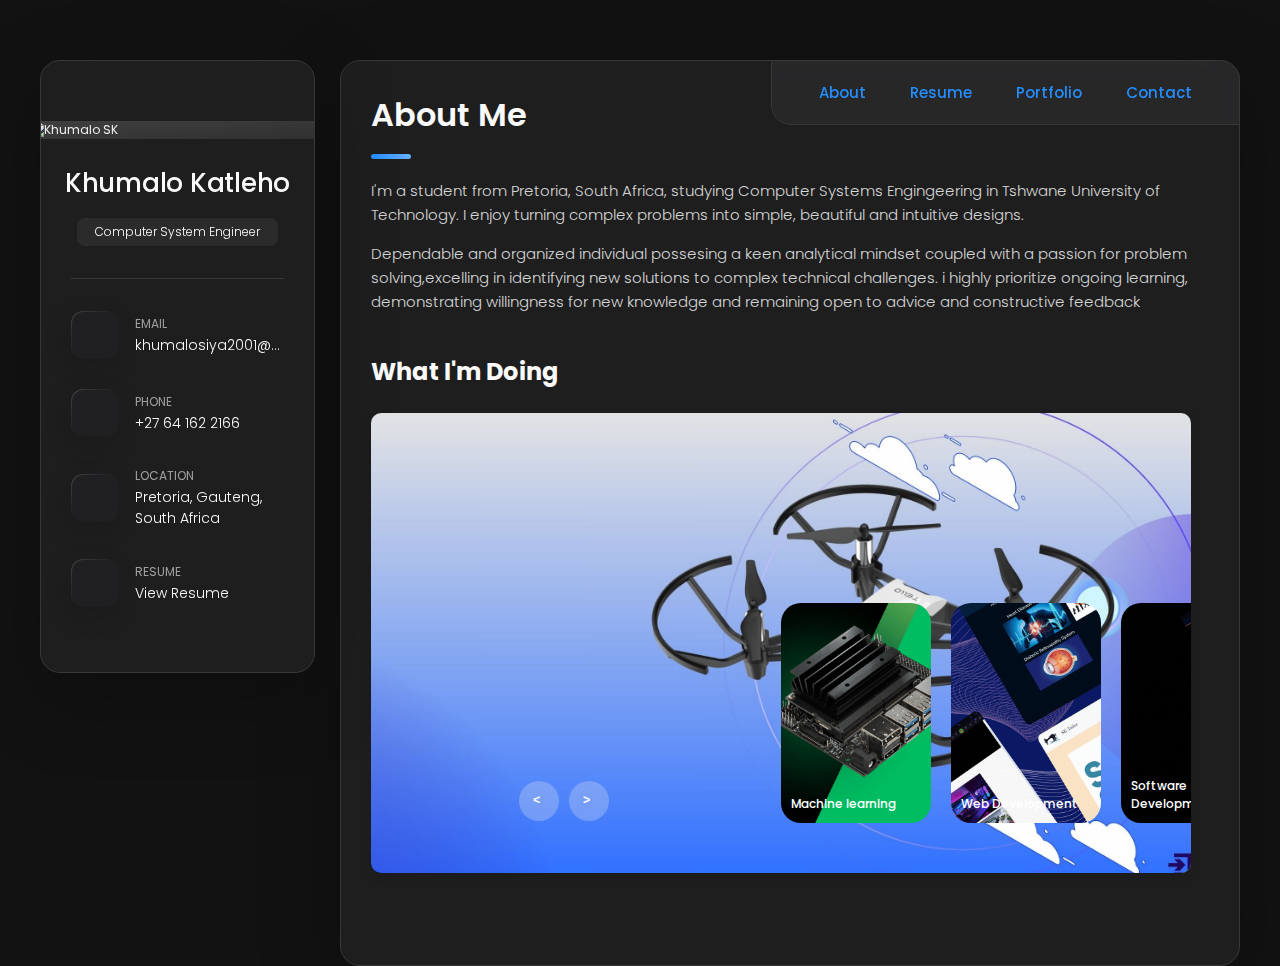
==== commit 5c6031a1: "corousel fix" ====
--- a/index.html
+++ b/index.html
@@ -78,7 +78,7 @@
 
 <body>
 
-  <!-- Background animation -->
+  <!-- Background animation
      <canvas id="backgroundCanvas"></canvas>
 
   <script>
@@ -181,7 +181,7 @@
 
     animate();
 
-  </script>
+  </script> -->
   
   <!--
     - #MAIN
@@ -455,7 +455,7 @@
         <!-- list item -->
         <div class="list conte">
             <div class="item">
-                <img src="C:\Users\Phora\Documents\GitHub\git\Portfolio\images\img2.gif">
+                <img src="./images/img1.jpg">
                 <div class="content">
                     <div class="title">Computer Vision</div>
                     <div class="topic">projects</div>
@@ -470,7 +470,7 @@
                 </div>
             </div>
             <div class="item">
-                <img src="C:\Users\Phora\Documents\GitHub\git\Portfolio\images\img.gif">
+                <img src="./images/img2.jpg">
                 <div class="content">
                     <div class="title">Machine Learning</div>
                     <div class="topic">projects</div>
@@ -484,7 +484,7 @@
                 </div>
             </div>
             <div class="item">
-                <img src="C:\Users\Phora\Documents\GitHub\git\Portfolio\images\img1.gif">
+                <img src="./images/img3.jpg">
                 <div class="content">
                     <div class="title">Web development</div>
                     <div class="topic">project</div>
@@ -498,7 +498,7 @@
                 </div>
             </div>
             <div class="item">
-                <img src="C:\Users\Phora\Documents\GitHub\git\Portfolio\images\img3.gif">
+                <img src="./images/img4.jpg">
                 <div class="content">
                     <div class="title">Software Development</div>
                     <div class="topic">project</div>
@@ -515,7 +515,7 @@
         <!-- list thumnail -->
         <div class="thumbnail">
             <div class="item">
-                <img src="C:\Users\Phora\Documents\GitHub\git\Portfolio\images\img2.gif">
+                <img src=".\images\img2.gif">
                 <div class="content">
                     <div class="title">
                         Computer Vision
@@ -526,7 +526,7 @@
                 </div>
             </div>
             <div class="item">
-                <img src="C:\Users\Phora\Documents\GitHub\git\Portfolio\images\img.gif">
+                <img src=".\images\img.gif">
                 <div class="content">
                     <div class="title">
                       Machine learning
@@ -537,7 +537,7 @@
                 </div>
             </div>
             <div class="item">
-                <img src="C:\Users\Phora\Documents\GitHub\git\Portfolio\images\img1.gif">
+                <img src=".\images\img1.gif">
                 <div class="content">
                     <div class="title">
                         Web Development
@@ -548,7 +548,7 @@
                 </div>
             </div>
             <div class="item">
-                <img src="C:\Users\Phora\Documents\GitHub\git\Portfolio\images\img3.gif">
+                <img src=".\images\img3.gif">
                 <div class="content">
                     <div class="title">
                         Software Development
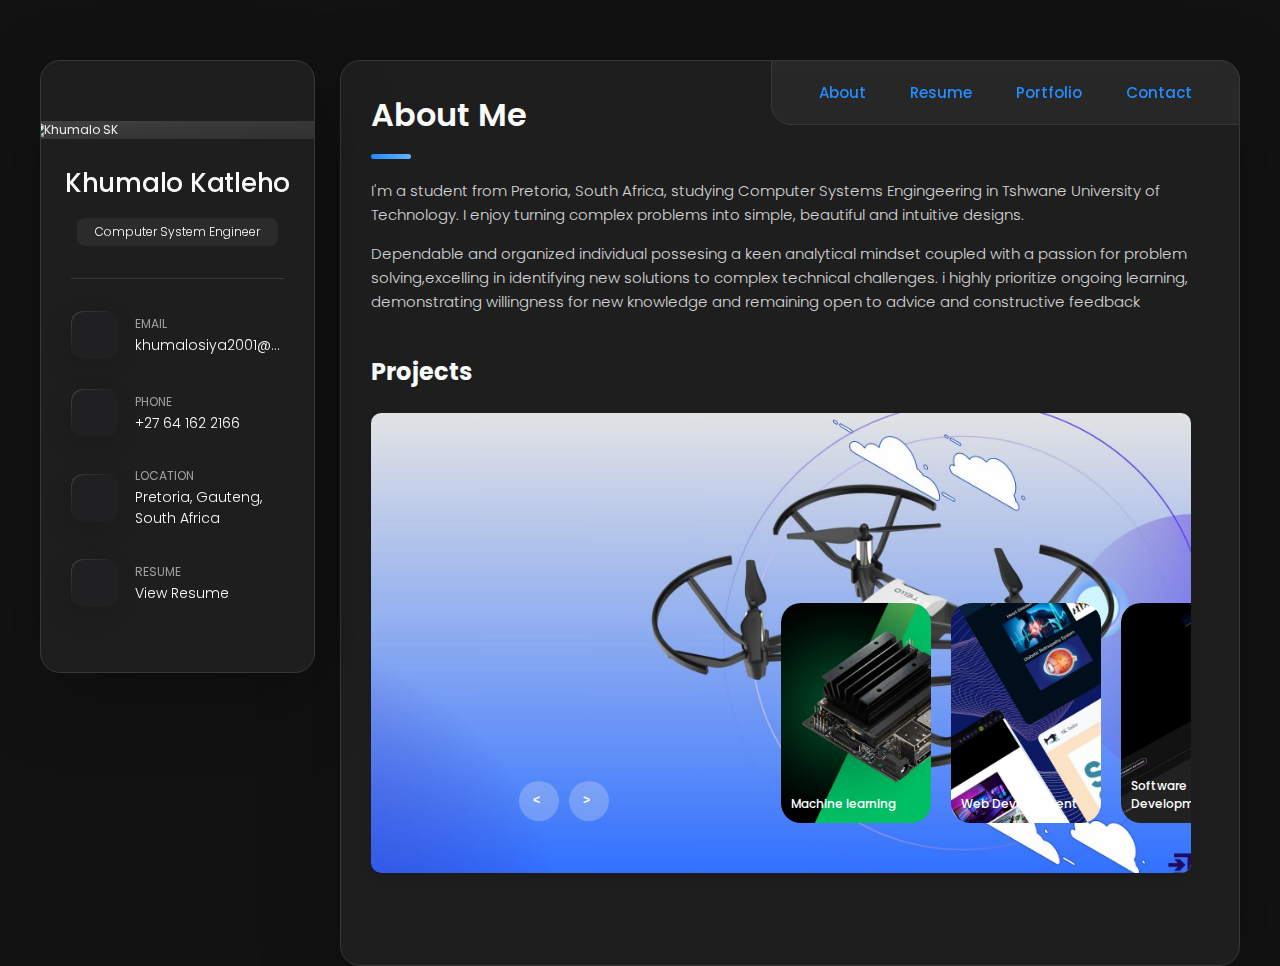
==== commit 9aec4248: "corousel final commit" ====
--- a/index.html
+++ b/index.html
@@ -368,88 +368,11 @@
         </section>
 
 
-        <!--
-          - service
-        -->
-<!-- 
-        <section class="service">
-
-          <h3 class="h3 service-title">What i'm doing</h3>
-
-          <ul class="service-list">
-
-            <li class="service-item">
-
-              <div class="service-icon-box">
-                <img src="./assets/images/icon-design.svg" alt="design icon" width="50">
-              </div>
-
-              <div class="service-content-box">
-                <h4 class="h4 service-item-title">Computer Vision</h4>
-
-                <p class="service-item-text">
-                  Enabling computers to interpret and understand visual information from the world.
-                </p>
-              </div>
-
-            </li>
-            
-            <li class="service-item">
-
-              <div class="service-icon-box">
-                <img src="./assets/images/ml.png" alt="mobile app icon" width="50">
-              </div>
-
-              <div class="service-content-box">
-                <h4 class="h4 service-item-title"></h4>
-
-                <p class="service-item-text">
-                  Algorithms learning from data to make predictions and improve over time.
-                </p>
-              </div>
-
-            </li> 
-
-            <li class="service-item">
-
-              <div class="service-icon-box">
-                <img src="./assets/images/icon-dev.svg" alt="Web development icon" width="50">
-              </div>
-
-              <div class="service-content-box">
-                <h4 class="h4 service-item-title">Web development</h4>
-
-                <p class="service-item-text">
-                </p>
-              </div>
-
-            </li>
-
-            <li class="service-item">
-
-              <div class="service-icon-box">
-                <img src="./assets/images/icon-app.svg" alt="mobile app icon" width="50">
-              </div>
-
-              <div class="service-content-box">
-                <h4 class="h4 service-item-title">Software Development</h4>
-
-                <p class="service-item-text">
-                  Design, develop, and maintain computer systems and networks. 
-                </p>
-              </div>
-
-            </li>
-
-          </ul>
-
-          
-
-        </section> -->
+        <!-- Corousel  -->
 
       <section class="skill">
         <ul class="">
-          <h3 class="h3 service-title">What i'm doing</h3>
+          <h3 class="h3 service-title">Projects</h3>
           <br><br><br>
            <div class="carousel contact-form-container">
         <!-- list item -->
@@ -515,7 +438,7 @@
         <!-- list thumnail -->
         <div class="thumbnail">
             <div class="item">
-                <img src=".\images\img2.gif">
+                <img src=".\images\img1.jpg">
                 <div class="content">
                     <div class="title">
                         Computer Vision
@@ -526,7 +449,7 @@
                 </div>
             </div>
             <div class="item">
-                <img src=".\images\img.gif">
+                <img src=".\images\img2.jpg">
                 <div class="content">
                     <div class="title">
                       Machine learning
@@ -537,7 +460,7 @@
                 </div>
             </div>
             <div class="item">
-                <img src=".\images\img1.gif">
+                <img src=".\images\img3.jpg">
                 <div class="content">
                     <div class="title">
                         Web Development
@@ -548,7 +471,7 @@
                 </div>
             </div>
             <div class="item">
-                <img src=".\images\img3.gif">
+                <img src=".\images\img4.jpg">
                 <div class="content">
                     <div class="title">
                         Software Development
@@ -571,6 +494,7 @@
         </ul>
         
       </section>
+
         <!--
           - clients
         -->
--- a/assets/css/style.css
+++ b/assets/css/style.css
@@ -359,16 +359,16 @@
     }
 }
 .carousel .list .item:nth-child(1) .content .title{
-    animation-delay: 1.2s!important;
+    animation-delay: 1.5s!important;
 }
 .carousel .list .item:nth-child(1) .content .topic{
-    animation-delay: 1.4s!important;
+    animation-delay: 1.5s!important;
 }
 .carousel .list .item:nth-child(1) .content .des{
-    animation-delay: 1.6s!important;
+    animation-delay: 1.5s!important;
 }
 .carousel .list .item:nth-child(1) .content .buttons{
-    animation-delay: 1.8s!important;
+    animation-delay: 1.5  s!important;
 }
 /* create animation when next click */
 .carousel.next .list .item:nth-child(1) img{
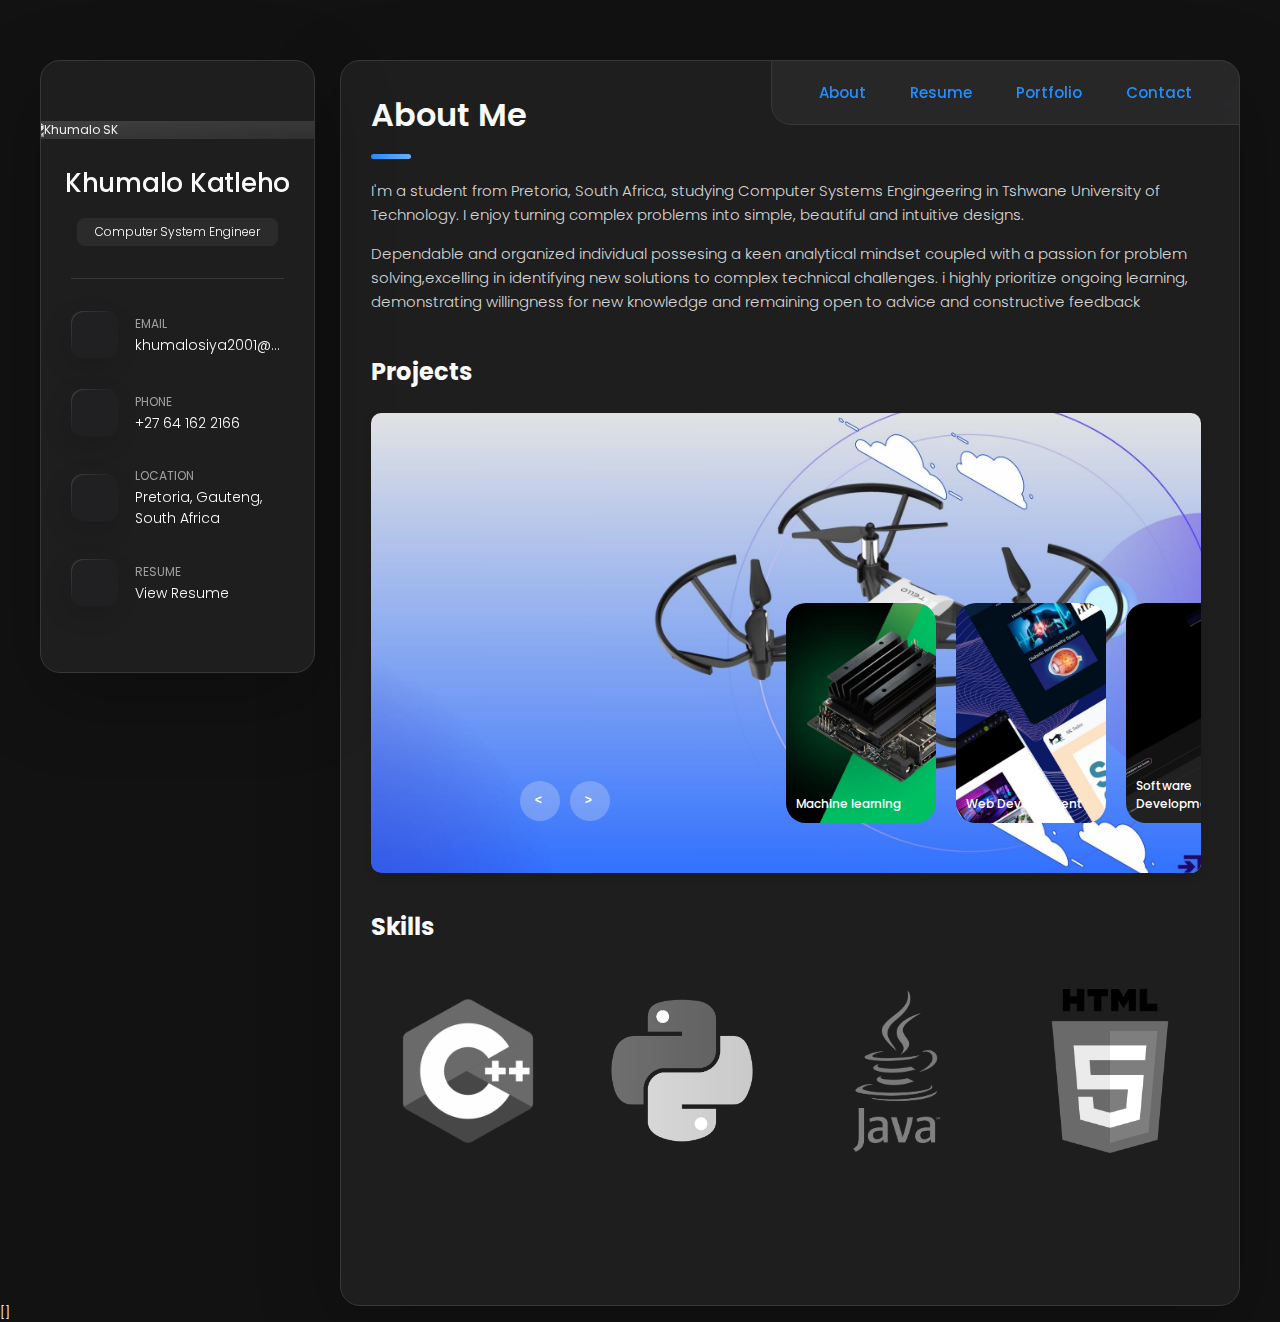
==== commit 816902fa: "Skill slider commit" ====
--- a/index.html
+++ b/index.html
@@ -496,56 +496,134 @@
       </section>
 
         <!--
-          - clients
+          - Skills
         -->
-<!-- 
+
         <section class="clients">
 
-          <h3 class="h3 clients-title">Clients</h3>
+          <br><br>
+
+          <h3 class="h3 clients-title">Skills</h3>
 
           <ul class="clients-list has-scrollbar">
 
             <li class="clients-item">
               <a href="#">
-                <img src="./assets/images/logo-1-color.png" alt="client logo">
+                <img src="./assets/images/1.png" alt="client logo">
               </a>
             </li>
 
             <li class="clients-item">
               <a href="#">
-                <img src="./assets/images/logo-2-color.png" alt="client logo">
+                <img src="./assets/images/2.png" alt="client logo">
               </a>
             </li>
 
             <li class="clients-item">
               <a href="#">
-                <img src="./assets/images/logo-3-color.png" alt="client logo">
+                <img src="./assets/images/3.png" alt="client logo">
               </a>
             </li>
 
             <li class="clients-item">
               <a href="#">
-                <img src="./assets/images/logo-4-color.png" alt="client logo">
+                <img src="./assets/images/4.png" alt="client logo">
               </a>
             </li>
 
             <li class="clients-item">
               <a href="#">
-                <img src="./assets/images/logo-5-color.png" alt="client logo">
+                <img src="./assets/images/5.png" alt="client logo">
               </a>
             </li>
 
             <li class="clients-item">
               <a href="#">
-                <img src="./assets/images/logo-6-color.png" alt="client logo">
+                <img src="./assets/images/6.png" alt="client logo">
               </a>
             </li>
 
           </ul>
 
-        </section>  -->
-
-        
+        </section>
+            
+        <!-- <br><br>
+        <h3 class="h3 service-title">Skills</h3>
+        <br>
+          <div class="slider">
+          <div class="title">
+          </div>
+            <div class="form">
+                <div class="item">
+                    <div class="content">
+                        <img src="img/1.png" alt="">
+                        <div class="des">
+                            <div>
+                                C++
+                            </div>
+                        </div>
+                    </div>
+                </div>
+
+                <div class="item">
+                    <div class="content">
+                        <img src="img/2.jpg" alt="">
+                        <div class="des">
+                            <div>
+                                PYTHON
+                            </div>
+                        </div>
+                    </div>
+                </div>
+
+                <div class="item">
+                    <div class="content">
+                        <img src="img/3.jpg" alt="">
+                        <div class="des">
+                            <div>
+                              JAVA
+                            </div>
+                        </div>
+                    </div>
+                </div>
+
+                <div class="item">
+                    <div class="content">
+                        <img src="img/4.jpg" alt="">
+                        <div class="des">
+                            <div>
+                              HTML
+                            </div>
+                        </div>
+                    </div>
+                </div>
+
+                <div class="item">
+                    <div class="content">
+                        <img src="img/5.jpg" alt="">
+                        <div class="des">
+                            <div>
+                              CSS
+                            </div>
+                            <button>more</button>
+                        </div>
+                    </div>
+                </div>
+
+                <div class="item">
+                    <div class="content">
+                        <img src="img/6.jpg" alt="">
+                        <div class="des">
+                            <div>
+                                JAVASCRIPT
+                            </div>
+                            <button>more</button>
+                        </div>
+                    </div>
+                </div>
+            </div>
+        </div> -->
+
       </article>
 
 
@@ -1237,6 +1315,7 @@
     <button class="modal-close-btn" data-modal-close-btn>
       <ion-icon name="close-outline"></ion-icon>
     </button>
+    
     <div class="modal-details">
       <div class="row" style="display: flex; flex-direction: column; gap: 5px;">
         <div class="work__box" style="flex: 1; margin: 0; padding: 0;">
@@ -1293,7 +1372,7 @@
     - custom js link
   -->
   <script src="./assets/js/script.js"></script>
-
+[]
   <!--
     - ionicon link
   -->
--- a/assets/css/style.css
+++ b/assets/css/style.css
@@ -210,7 +210,7 @@
 .carousel{
     height: 100vh;
     margin-top: -50px;
-    width: 800px;
+    width: 810px;
     height: 400px;
     overflow: hidden;
     position: relative;
@@ -490,6 +490,86 @@
         font-size: 30px;
     }
 }
+
+/* Skill Slider */
+/* 
+.slider{
+  width: 830px;
+  overflow: auto;
+  padding: 30px;
+  box-sizing: border-box;
+  backdrop-filter: blur(10px);
+  background-color: #fff3;
+  border-radius: 20px;
+}
+.slider::-webkit-scrollbar{
+  width: 0;
+}
+.slider .form{
+  width: max-content;
+  --left: 0;
+  transform: translateX(var(--left));
+}
+.title{
+  padding: 20px 0;
+  color: #fff;
+  text-shadow: 0 0 10px #0007;
+  font-weight: 500;
+  font-size: large;
+}
+.title button{
+  border-radius: 20px;
+  border: none;
+  font-family: system-ui;
+}
+.slider .form .item{
+  width: 200px;
+  height: 300px;
+  display: inline-block;
+  margin-right: 20px;
+  transform: perspective(10px);
+  transform-style: preserve-3d;
+}
+.slider .form .item .content{
+  width: 100%;
+  height: 100%;
+  position: relative;
+  border-radius: 10px;
+  overflow: hidden;
+  transition: transform .5s;
+}
+.slider .form .item .content .des{
+  position: absolute;
+  bottom: 0;
+  left: 0;
+  width: 100%;
+  height: 50px;
+  backdrop-filter: blur(10px);
+  color: #fff;
+  font-family: monospace;
+  display: flex;
+  justify-content:space-between;
+  align-items: center;
+  padding: 10px;
+  box-sizing: border-box;
+}
+.slider .form .item .content .des button{
+  background-color: #eee;
+  border: none;
+  border-radius: 10px;
+  font-size: small;
+}
+.slider .form.left .item .content{
+  transform: rotateY(-1deg) scale(0.8);
+}
+.slider .form.right .item .content{
+  transform: rotateY(1deg) scale(0.8);
+}
+.slider .form .item img{
+  width: 100%;
+  height: 100%;
+  object-fit: cover;
+} */
 
 :root {
 
@@ -1220,7 +1300,7 @@
 }
 
 .clients-item {
-  min-width: 50%;
+  min-width: 60%;
   scroll-snap-align: start;
 }
 
@@ -1231,9 +1311,6 @@
 }
 
 .clients-item img:hover { filter: grayscale(0); }
-
-
-
 
 
 /*-----------------------------------*\
@@ -2451,3 +2528,6 @@
         height: 4rem;
     }
 }
+
+
+/* Project Slider */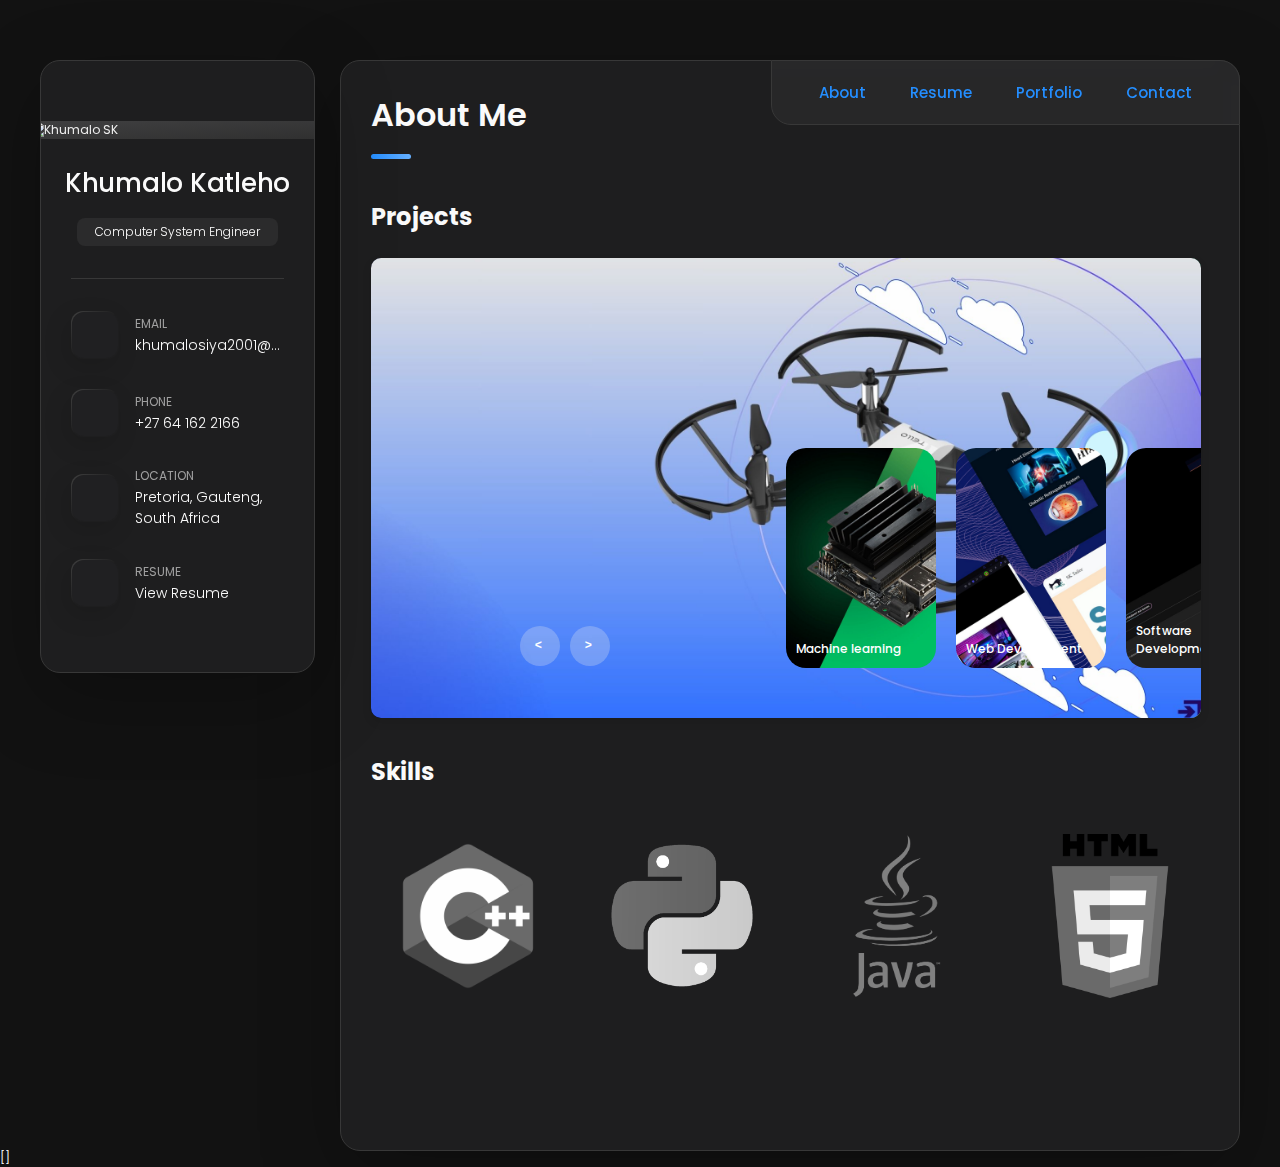
==== commit 076cd6b6: "corousel final commit" ====
--- a/index.html
+++ b/index.html
@@ -355,14 +355,6 @@
 
         <section class="about-text">
           <p>
-            I'm a student from Pretoria, South Africa, studying Computer Systems Engingeering in Tshwane University of Technology.
-            I enjoy
-            turning complex problems into simple, beautiful and intuitive designs.
-          </p>
-          <p>
-            Dependable and organized individual possesing a keen analytical mindset coupled with a passion for problem solving,excelling in identifying new solutions to complex technical challenges.
-            
-            i highly prioritize ongoing learning, demonstrating willingness for new knowledge and remaining open to advice and constructive feedback
 
           </p>
         </section>
@@ -1315,7 +1307,6 @@
     <button class="modal-close-btn" data-modal-close-btn>
       <ion-icon name="close-outline"></ion-icon>
     </button>
-    
     <div class="modal-details">
       <div class="row" style="display: flex; flex-direction: column; gap: 5px;">
         <div class="work__box" style="flex: 1; margin: 0; padding: 0;">
--- a/assets/css/style.css
+++ b/assets/css/style.css
@@ -575,7 +575,32 @@
 
   /**
 
-  / * colors */
+  / * project slider */
+
+  --item1-transform: translateX(-100%) translateY(-5%) scale(1.5);
+  --item1-filter: blur(30px);
+  --item1-zIndex: 11;
+  --item1-opacity: 0;
+
+  --item2-transform: translateX(0);
+  --item2-filter: blur(0px);
+  --item2-zIndex: 10;
+  --item2-opacity: 1;
+
+  --item3-transform: translate(50%,10%) scale(0.8);
+  --item3-filter: blur(10px);
+  --item3-zIndex: 9;
+  --item3-opacity: 1;
+
+  --item4-transform: translate(90%,20%) scale(0.5);
+  --item4-filter: blur(30px);
+  --item4-zIndex: 8;
+  --item4-opacity: 1;
+  
+  --item5-transform: translate(120%,30%) scale(0.3);
+  --item5-filter: blur(40px);
+  --item5-zIndex: 7;
+  --item5-opacity: 0;
 
   /* gradient */
 
@@ -1324,7 +1349,7 @@
  * education and experience 
  */
 
-.timeline { margin-bottom: 30px; }
+.timeline { margin-bottom: 60px; }
 
 .timeline .title-wrapper {
   display: flex;
@@ -2530,4 +2555,389 @@
 }
 
 
-/* Project Slider */+/* Project Slider */
+
+/* carousel */
+.carousel1{
+    position: relative;
+    height: 800px;
+    overflow: hidden;
+    margin-top: -50px;
+}
+.carousel1 .list1{
+    position: absolute;
+    width: 1140px;
+    max-width: 90%;
+    height: 80%;
+    left: 50%;
+    transform: translateX(-50%);
+}
+.carousel1 .list1 .item1{
+    position: absolute;
+    left: 0%;
+    width: 70%;
+    height: 100%;
+    font-size: 15px;
+    transition: left 0.5s, opacity 0.5s, width 0.5s;
+}
+.carousel1 .list1 .item1:nth-child(n + 6){
+    opacity: 0;
+}
+.carousel1 .list1 .item1:nth-child(2){
+    z-index: 10;
+    transform: translateX(0);
+}
+.carousel1 .list1 .item1 img{
+    width: 50%;
+    position: absolute;
+    right: 0;
+    top: 50%;
+    transform: translateY(-50%);
+    transition: right 1.5s;
+}
+
+.carousel1 .list1 .item1 .introduce1{
+    opacity: 0;
+    pointer-events: none;
+}
+.carousel1 .list1 .item1:nth-child(2) .introduce1{
+    opacity: 1;
+    pointer-events: auto;
+    width: 400px;
+    position: absolute;
+    top: 50%;
+    transform:  translateY(-50%);
+    transition: opacity 0.5s;
+}
+.carousel1 .list1 .item1 .introduce1 .title1{
+    font-size: 2em;
+    font-weight: 500;
+    line-height: 1em;
+}
+.carousel1 .list1 .item1 .introduce1 .topic1{
+    font-size: 4em;
+    font-weight: 500;
+}
+.carousel1 .list1 .item1 .introduce1 .des1{
+    font-size: small;
+    color: #5559;
+}
+.carousel1 .list1 .item1 .introduce1 .seeMore1{
+    font-family: Poppins;
+    margin-top: 1.2em;
+    padding: 5px 0;
+    border: none;
+    border-bottom: 1px solid #555;
+    background-color: transparent;
+    font-weight: bold;
+    letter-spacing: 3px;
+    transition: background 0.5s;
+}
+.carousel1 .list1 .item1 .introduce1 .seeMore1:hover{
+    background: #eee;
+}
+.carousel1 .list1 .item1:nth-child(1){
+    transform: var(--item1-transform);
+    filter: var(--item1-filter);
+    z-index: var(--item1-zIndex);
+    opacity: var(--item1-opacity);
+    pointer-events: none;
+}
+.carousel1 .list1 .item1:nth-child(3){
+    transform: var(--item3-transform);
+    filter: var(--item3-filter);
+    z-index: var(--item3-zIndex);
+}
+.carousel1 .list1 .item1:nth-child(4){
+    transform: var(--item4-transform);
+    filter: var(--item4-filter);
+    z-index: var(--item4-zIndex);
+}
+.carousel1 .list1 .item1:nth-child(5){
+    transform: var(--item5-transform);
+    filter: var(--item5-filter);
+    opacity: var(--item5-opacity);
+    pointer-events: none;
+}
+/* animation text in item2 */
+.carousel1 .list1 .item1:nth-child(2) .introduce1 .title1,
+.carousel1 .list1 .item1:nth-child(2) .introduce1 .topic1,
+.carousel1 .list1 .item1:nth-child(2) .introduce1 .des1,
+.carousel1 .list1 .item1:nth-child(2) .introduce1 .seeMore1{
+    opacity: 0;
+    animation: showContent 0.5s 1s ease-in-out 1 forwards;
+}
+@keyframes showContent{
+    from{
+        transform: translateY(-30px);
+        filter: blur(10px);
+    }to{
+        transform: translateY(0);
+        opacity: 1;
+        filter: blur(0px);
+    }
+}
+.carousel1 .list1 .item1:nth-child(2) .introduce1 .topic1{
+    animation-delay: 1.2s;
+}
+.carousel1 .list1 .item1:nth-child(2) .introduce1 .des1{
+    animation-delay: 1.4s;
+}
+.carousel1 .list1 .item1:nth-child(2) .introduce1 .seeMore1{
+    animation-delay: 1.6s;
+}
+/* next click */
+.carousel1.next1 .item1:nth-child(1){
+    animation: transformFromPosition2 0.5s ease-in-out 1 forwards;
+}
+@keyframes transformFromPosition2{
+    from{
+        transform: var(--item2-transform);
+        filter: var(--item2-filter);
+        opacity: var(--item2-opacity);
+    }
+}
+.carousel1.next1 .item1:nth-child(2){
+    animation: transformFromPosition3 0.7s ease-in-out 1 forwards;
+}
+@keyframes transformFromPosition3{
+    from{
+        transform: var(--item3-transform);
+        filter: var(--item3-filter);
+        opacity: var(--item3-opacity);
+    }
+}
+.carousel1.next1 .item1:nth-child(3){
+    animation: transformFromPosition4 0.9s ease-in-out 1 forwards;
+}
+@keyframes transformFromPosition4{
+    from{
+        transform: var(--item4-transform);
+        filter: var(--item4-filter);
+        opacity: var(--item4-opacity);
+    }
+}
+.carousel1.next1 .item1:nth-child(4){
+    animation: transformFromPosition5 1.1s ease-in-out 1 forwards;
+}
+@keyframes transformFromPosition5{
+    from{
+        transform: var(--item5-transform);
+        filter: var(--item5-filter);
+        opacity: var(--item5-opacity);
+    }
+}
+/* previous */
+.carousel1.prev1 .list1 .item1:nth-child(5){
+    animation: transformFromPosition4 0.5s ease-in-out 1 forwards;
+}
+.carousel1.prev1 .list1 .item1:nth-child(4){
+    animation: transformFromPosition3 0.7s ease-in-out 1 forwards;
+}
+.carousel1.prev1 .list1 .item1:nth-child(3){
+    animation: transformFromPosition2 0.9s ease-in-out 1 forwards;
+}
+.carousel1.prev1 .list1 .item1:nth-child(2){
+    animation: transformFromPosition1 1.1s ease-in-out 1 forwards;
+}
+@keyframes transformFromPosition1{
+    from{
+        transform: var(--item1-transform);
+        filter: var(--item1-filter);
+        opacity: var(--item1-opacity);        
+    }
+}
+
+/* detail  */
+.carousel1 .list1 .item1 .detail1{
+    opacity: 0;
+    pointer-events: none;
+}
+/* showDetail */
+.carousel1.showDetail1 .list1 .item1:nth-child(3),
+.carousel1.showDetail1 .list1 .item1:nth-child(4){
+    left: 100%;
+    opacity: 0;
+    pointer-events: none;
+}
+.carousel1.showDetail1 .list1 .item1:nth-child(2){
+    width: 100%;
+}
+.carousel1.showDetail1 .list1 .item1:nth-child(2) .introduce1{
+    opacity: 0;
+    pointer-events: none;
+}
+.carousel1.showDetail1 .list1 .item1:nth-child(2) img{
+    right: 50%;
+}
+.carousel1.showDetail1 .list1 .item1:nth-child(2) .detail1{
+    opacity: 1;
+    width: 50%;
+    position: absolute;
+    right: 0;
+    top: 50%;
+    transform: translateY(-50%);
+    text-align: right;
+    pointer-events: auto;
+}
+.carousel1.showDetail1 .list1 .item1:nth-child(2) .detail1 .title1{
+    font-size: 4em;
+}
+.carousel1.showDetail1 .list1 .item1:nth-child(2) .detail1 .specifications1{
+    display: flex;
+    gap: 10px;
+    width: 100%;
+    border-top: 1px solid #5553;
+    margin-top: 20px;
+}
+.carousel1.showDetail1 .list1 .item1:nth-child(2) .detail1 .specifications1 div{
+    width: 90px;
+    text-align: center;
+    flex-shrink: 0;
+}
+.carousel1.showDetail1 .list1 .item1:nth-child(2) .detail1 .specifications1 div p:nth-child(1){
+    font-weight: bold;
+}
+.carousel1.carousel1.showDetail1 .list1 .item1:nth-child(2) .checkout1 button{
+    font-family: Poppins;
+    background-color: transparent;
+    border: 1px solid #5555;
+    margin-left: 5px;
+    padding: 5px 10px;
+    letter-spacing: 2px;
+    font-weight: 500;
+}
+.carousel1.carousel1.showDetail1 .list1 .item1:nth-child(2) .checkout1 button:nth-child(2){
+    background-color: #693EFF;
+    color: #eee;
+}
+.carousel1.showDetail1 .list1 .item1:nth-child(2) .detail1  .title1,
+.carousel1.showDetail1 .list1 .item1:nth-child(2) .detail1  .des1,
+.carousel1.showDetail1 .list1 .item1:nth-child(2) .detail1 .specifications1,
+.carousel1.showDetail1 .list1 .item1:nth-child(2) .detail1 .checkout1{
+    opacity: 0;
+    animation: showContent 0.5s 1s ease-in-out 1 forwards;
+}
+.carousel1.showDetail1 .list1 .item1:nth-child(2) .detail1  .des1{
+    animation-delay: 1.2s;
+}
+.carousel1.showDetail1 .list1 .item1:nth-child(2) .detail1 .specifications1{
+    animation-delay: 1.4s;
+}
+.carousel1.showDetail1 .list1 .item1:nth-child(2) .detail1 .checkout1{
+    animation-delay: 1.6s;
+}
+.arrows1{
+    position: absolute;
+    bottom: 10px;
+    width: 1140px;
+    max-width: 90%;
+    display: flex;
+    justify-content: space-between;
+    left: 50%;
+    transform: translateX(-50%);
+}
+#prev1,
+#next1{
+    width: 40px;
+    height: 40px;
+    border-radius: 50%;
+    font-family: monospace;
+    border: 1px solid #5555;
+    font-size: large;
+    bottom: 20%;
+    left: 10%;
+}
+#next1{
+    left: unset;
+    right: 10%;
+}
+#back1{
+    position: absolute;
+    z-index: 100;
+    bottom: 0%;
+    left: 50%;
+    transform: translateX(-50%);
+    border: none;
+    border-bottom: 1px solid #555;
+    font-family: Poppins;
+    font-weight: bold;
+    letter-spacing: 3px;
+    background-color: transparent;
+    padding: 10px;
+    /* opacity: 0; */
+    transition: opacity 0.5s;
+}
+.carousel1.showDetail1 #back1{
+    opacity: 1;
+}
+.carousel1.showDetail1 #prev1,
+.carousel1.showDetail1 #next1{
+    opacity: 0;
+    pointer-events: none;
+}
+.carousel1::before1{
+    width: 500px;
+    height: 300px;
+    content: '';
+    background-image: linear-gradient(70deg, #DC422A, blue);
+    position: absolute;
+    z-index: -1;
+    border-radius: 20% 30% 80% 10%;
+    filter: blur(150px);
+    top: 50%;
+    left: 50%;
+    transform: translate(-10%, -50%);
+    transition: 1s;
+}
+.carousel1.showDetail1::before1{
+    transform: translate(-100%, -50%) rotate(90deg);
+    filter: blur(130px);
+}
+@media screen and (max-width: 991px){
+    /* ipad, tablets */
+    .carousel1 .list1 .item1{
+        width: 90%;
+    }
+    .carousel1.showDetail1 .list1 .item1:nth-child(2) .detail1 .specifications1{
+        overflow: auto;
+    }
+    .carousel1.showDetail1 .list1 .item1:nth-child(2) .detail1 .title1{
+        font-size: 2em;
+    }
+}
+@media screen and (max-width: 767px){
+    /* mobile */
+    .carousel1{
+        height: 600px;
+    }
+    .carousel1 .list1 .item1{
+        width: 100%;
+        font-size: 10px;
+    }
+    
+    .carousel1 .list1{
+        height: 100%;
+    }
+    .carousel1 .list1 .item1:nth-child(2) .introduce1{
+        width: 50%;
+    }
+    
+    .carousel1 .list1 .item1 img1{
+        width: 40%;
+    }
+    .carousel1.showDetail1 .list1 .item1:nth-child(2) .detail1{
+        backdrop-filter: blur(10px);
+        font-size: small;
+    }
+    .carousel1 .list1 .item1:nth-child(2) .introduce1 .des1,
+    .carousel1.showDetail1 .list1 .item1:nth-child(2) .detail1 .des1{
+        height: 100px;
+        overflow: auto;
+    }
+    .carousel1.showDetail1 .list1 .item1:nth-child(2) .detail1 .checkout1{
+        display: flex;
+        width: max-content;
+        float: right;
+    }
+}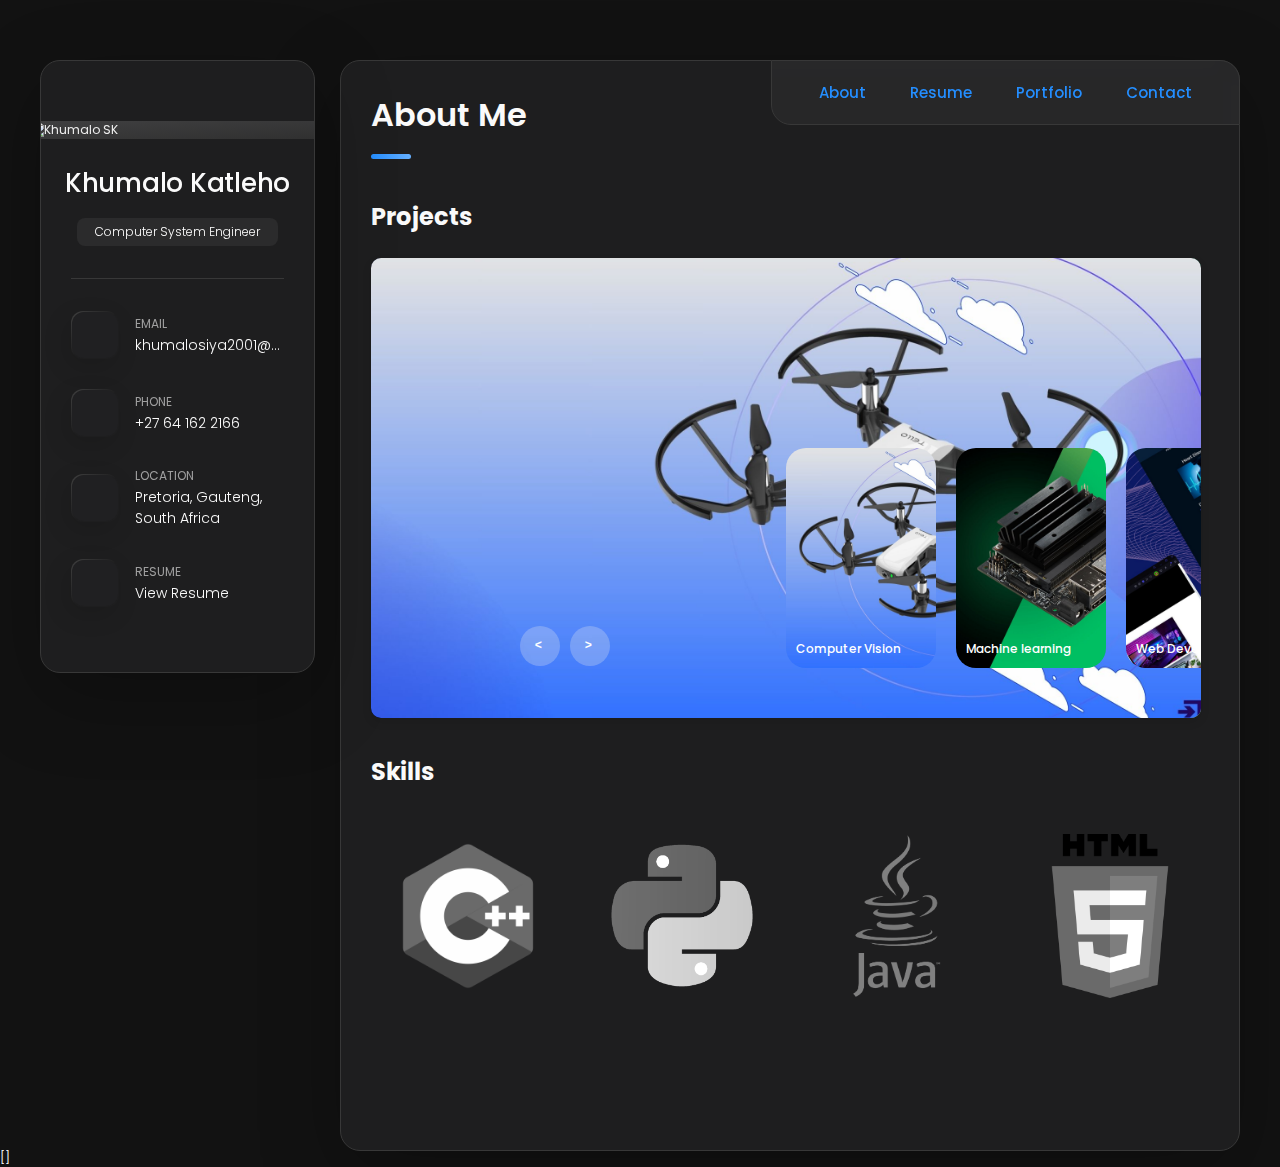
==== commit d2e615e8: "fix" ====
--- a/index.html
+++ b/index.html
@@ -1307,6 +1307,7 @@
     <button class="modal-close-btn" data-modal-close-btn>
       <ion-icon name="close-outline"></ion-icon>
     </button>
+    
     <div class="modal-details">
       <div class="row" style="display: flex; flex-direction: column; gap: 5px;">
         <div class="work__box" style="flex: 1; margin: 0; padding: 0;">
--- a/assets/css/style.css
+++ b/assets/css/style.css
@@ -2555,6 +2555,7 @@
 }
 
 
+<<<<<<< HEAD
 /* Project Slider */
 
 /* carousel */
@@ -2940,4 +2941,7 @@
         width: max-content;
         float: right;
     }
-}+}
+=======
+/* Project Slider */
+>>>>>>> 816902fa3700ae774320ac9fa229a81ce66d7842
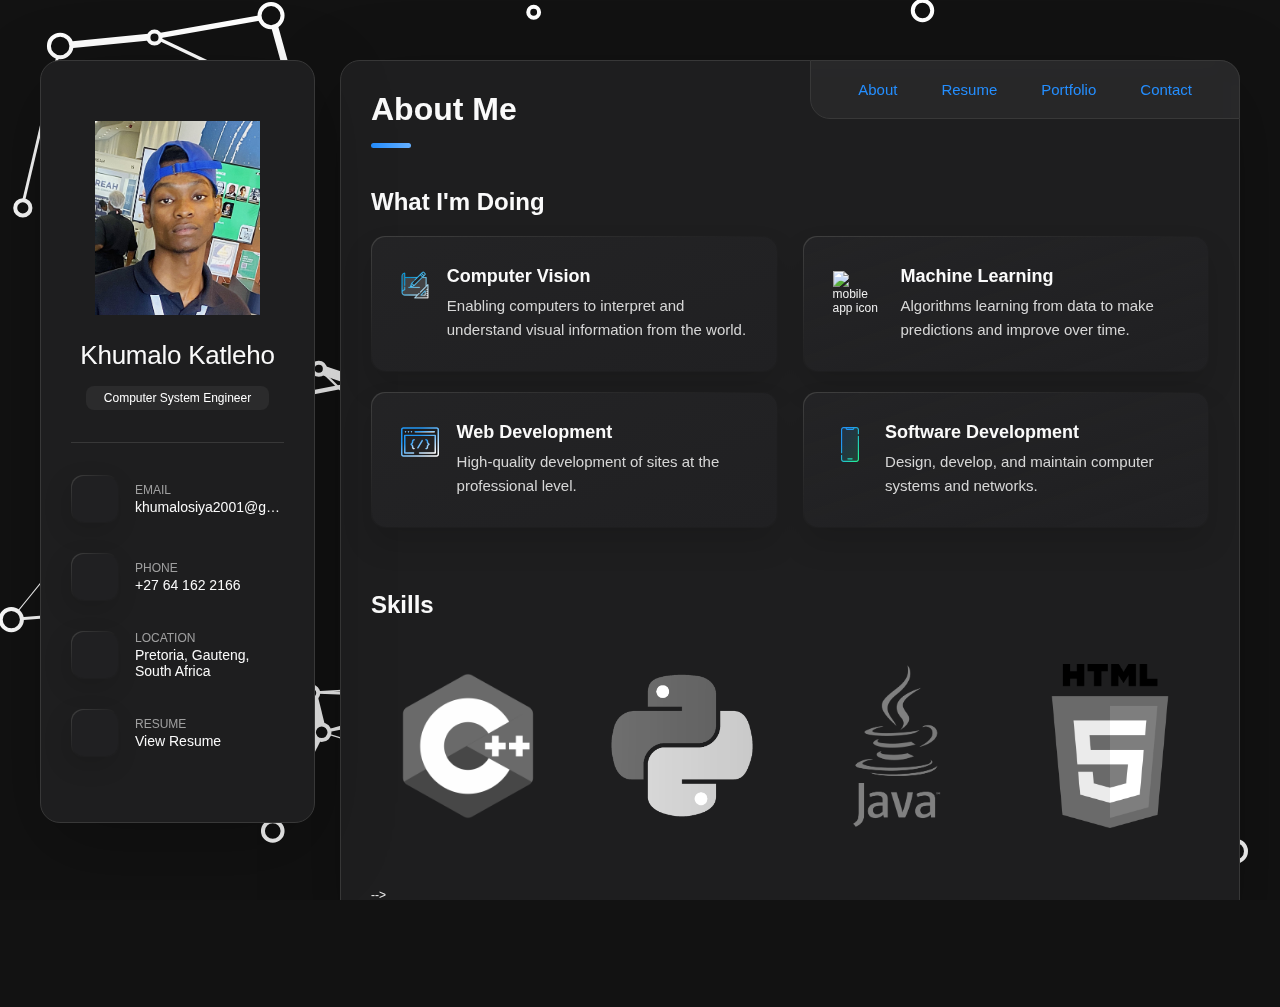
==== commit 8d544f59: "Revert "major commit"" ====
--- a/index.html
+++ b/index.html
@@ -1,20 +1,5 @@
 <!DOCTYPE html>
 <html lang="en">
-
-<!DOCTYPE html>
-<html lang="en">
-<head>
-  <meta charset="UTF-8">
-  <meta name="viewport" content="width=device-width, initial-scale=1.0">
-  <title>Portfolio Background Animation</title>
-
-</head>
-<body>
-
-</body>
-</html>
-
-
 
 <head>
   <meta charset="UTF-8">
@@ -33,7 +18,7 @@
   <link rel="stylesheet" href="./assets/css/style.css">
 
   <!-- Background animation -->
-  <!-- <style>
+  <style>
     * {
       margin: 0;
       padding: 0;
@@ -64,7 +49,7 @@
     .content p {
       font-size: 1.2rem;
     }
-  </style> -->
+  </style>
   <!--  -->
 
   <!--
@@ -78,7 +63,7 @@
 
 <body>
 
-  <!-- Background animation
+  <!-- Background animation -->
      <canvas id="backgroundCanvas"></canvas>
 
   <script>
@@ -180,8 +165,7 @@
     }
 
     animate();
-
-  </script> -->
+  </script>
   
   <!--
     - #MAIN
@@ -197,7 +181,7 @@
       
       <div class="sidebar-info">
         <figure class="avatar-box">
-          <img src="./assets/images/me.gif" alt="Khumalo SK" style="width: 300px; height: auto;">
+          <img src="./assets/images/me.jpg" alt="Khumalo SK" style="width: 165px; height: auto;">
         </figure>
         <div class="info-content">
           <h1 class="name" title="KhumaloKat">Khumalo Katleho</h1>
@@ -362,130 +346,84 @@
 
         <!-- Corousel  -->
 
-      <section class="skill">
-        <ul class="">
-          <h3 class="h3 service-title">Projects</h3>
-          <br><br><br>
-           <div class="carousel contact-form-container">
-        <!-- list item -->
-        <div class="list conte">
-            <div class="item">
-                <img src="./images/img1.jpg">
-                <div class="content">
-                    <div class="title">Computer Vision</div>
-                    <div class="topic">projects</div>
-                    <div class="des">
-
-                        Enabling computers to interpret and understand visual information from the world.
-                      </div>
-                    <div class="buttons">
-                        <button > &nbsp;&nbsp;SEE MORE</button>
-                        
-                    </div>
-                </div>
-            </div>
-            <div class="item">
-                <img src="./images/img2.jpg">
-                <div class="content">
-                    <div class="title">Machine Learning</div>
-                    <div class="topic">projects</div>
-                    <div class="des">
-                      Algorithms learning from data to make predictions and improve over time.
-                    </div>
-                    <div class="buttons">
-                        <button> &nbsp;&nbsp;SEE MORE</button>
-                  
-                    </div>
-                </div>
-            </div>
-            <div class="item">
-                <img src="./images/img3.jpg">
-                <div class="content">
-                    <div class="title">Web development</div>
-                    <div class="topic">project</div>
-                    <div class="des">
-                      High-quality development of sites at the professional level.
-                    </div>
-                    <div class="buttons">
-                        <button> &nbsp;&nbsp;SEE MORE</button>
-                        
-                    </div>
-                </div>
-            </div>
-            <div class="item">
-                <img src="./images/img4.jpg">
-                <div class="content">
-                    <div class="title">Software Development</div>
-                    <div class="topic">project</div>
-                    <div class="des">
-                      Design, develop, and maintain computer systems and networks. 
-                    </div>
-                    <div class="buttons">
-                        <button> &nbsp;&nbsp;SEE MORE</button>
-                        
-                    </div>
-                </div>
-            </div>
-        </div>
-        <!-- list thumnail -->
-        <div class="thumbnail">
-            <div class="item">
-                <img src=".\images\img1.jpg">
-                <div class="content">
-                    <div class="title">
-                        Computer Vision
-                    </div>
-                    <div class="description">
-              
-                    </div>
-                </div>
-            </div>
-            <div class="item">
-                <img src=".\images\img2.jpg">
-                <div class="content">
-                    <div class="title">
-                      Machine learning
-                    </div>
-                    <div class="description">
-                      
-                    </div>
-                </div>
-            </div>
-            <div class="item">
-                <img src=".\images\img3.jpg">
-                <div class="content">
-                    <div class="title">
-                        Web Development
-                    </div>
-                    <div class="description">
-                        
-                    </div>
-                </div>
-            </div>
-            <div class="item">
-                <img src=".\images\img4.jpg">
-                <div class="content">
-                    <div class="title">
-                        Software Development
-                    </div>
-                    <div class="description">
-                        
-                    </div>
-                </div>
-            </div>
-        </div>
-        <!-- next prev -->
-
-        <div class="arrows">
-            <button id="prev"> &nbsp;&nbsp;< </button>
-            <button id="next"> &nbsp;&nbsp;> </button>
-        </div>
-        <!-- time running -->
-        <div class="time"></div>
-    </div>
-        </ul>
+        <section class="service">
+
+          <h3 class="h3 service-title">What i'm doing</h3>
+
+          <ul class="service-list">
+
+            <li class="service-item">
+
+              <div class="service-icon-box">
+                <img src="./assets/images/icon-design.svg" alt="design icon" width="50">
+              </div>
+
+              <div class="service-content-box">
+                <h4 class="h4 service-item-title">Computer Vision</h4>
+
+                <p class="service-item-text">
+                  Enabling computers to interpret and understand visual information from the world.
+                </p>
+              </div>
+
+            </li>
+            
+            <li class="service-item">
+
+              <div class="service-icon-box">
+                <img src="./assets/images/ml.png" alt="mobile app icon" width="50">
+              </div>
+
+              <div class="service-content-box">
+                <h4 class="h4 service-item-title">Machine Learning</h4>
+
+                <p class="service-item-text">
+                  Algorithms learning from data to make predictions and improve over time.
+                </p>
+              </div>
+
+            </li> 
+
+            <li class="service-item">
+
+              <div class="service-icon-box">
+                <img src="./assets/images/icon-dev.svg" alt="Web development icon" width="50">
+              </div>
+
+              <div class="service-content-box">
+                <h4 class="h4 service-item-title">Web development</h4>
+
+                <p class="service-item-text">
+                  High-quality development of sites at the professional level.
+                </p>
+              </div>
+
+            </li>
+
+            <li class="service-item">
+
+              <div class="service-icon-box">
+                <img src="./assets/images/icon-app.svg" alt="mobile app icon" width="50">
+              </div>
+
+              <div class="service-content-box">
+                <h4 class="h4 service-item-title">Software Development</h4>
+
+                <p class="service-item-text">
+                  Design, develop, and maintain computer systems and networks. 
+                </p>
+              </div>
+
+            </li>
+
+          </ul>
+
+          
+
+        </section>
+
         
-      </section>
+
 
         <!--
           - Skills
@@ -537,85 +475,9 @@
 
           </ul>
 
-        </section>
-            
-        <!-- <br><br>
-        <h3 class="h3 service-title">Skills</h3>
-        <br>
-          <div class="slider">
-          <div class="title">
-          </div>
-            <div class="form">
-                <div class="item">
-                    <div class="content">
-                        <img src="img/1.png" alt="">
-                        <div class="des">
-                            <div>
-                                C++
-                            </div>
-                        </div>
-                    </div>
-                </div>
-
-                <div class="item">
-                    <div class="content">
-                        <img src="img/2.jpg" alt="">
-                        <div class="des">
-                            <div>
-                                PYTHON
-                            </div>
-                        </div>
-                    </div>
-                </div>
-
-                <div class="item">
-                    <div class="content">
-                        <img src="img/3.jpg" alt="">
-                        <div class="des">
-                            <div>
-                              JAVA
-                            </div>
-                        </div>
-                    </div>
-                </div>
-
-                <div class="item">
-                    <div class="content">
-                        <img src="img/4.jpg" alt="">
-                        <div class="des">
-                            <div>
-                              HTML
-                            </div>
-                        </div>
-                    </div>
-                </div>
-
-                <div class="item">
-                    <div class="content">
-                        <img src="img/5.jpg" alt="">
-                        <div class="des">
-                            <div>
-                              CSS
-                            </div>
-                            <button>more</button>
-                        </div>
-                    </div>
-                </div>
-
-                <div class="item">
-                    <div class="content">
-                        <img src="img/6.jpg" alt="">
-                        <div class="des">
-                            <div>
-                                JAVASCRIPT
-                            </div>
-                            <button>more</button>
-                        </div>
-                    </div>
-                </div>
-            </div>
-        </div> -->
-
+        </section> -->
+
+        
       </article>
 
 
@@ -964,17 +826,15 @@
           </figure>
         </section>
       
-        <section class="contact-form-container">
-          <div class="contact-form-wrapper">
-            <form id="contact-form">
-              <input type="text" name="fullname" placeholder="Full name" required />
-              <input type="email" name="email" placeholder="Email address" required />
-              <textarea name="message" placeholder="Your Message" required></textarea>
-              <button type="submit">Send Message</button>
-            </form>
-          </div>
+        <section class="contact-form">
+          <h3 class="h3 form-title">Contact Form</h3>
+          <form id="contact-form">
+            <input type="text" name="fullname" placeholder="Full name" required />
+            <input type="email" name="email" placeholder="Email address" required />
+            <textarea name="message" placeholder="Your Message" required></textarea>
+            <button type="submit">Send Message</button>
+          </form>          
         </section>
-        
       </article>
       
       <script type="text/javascript">
@@ -1104,6 +964,9 @@
               <a href="https://github.com/KhumaloKat/Computer-Vision-Drone-Hand-Gesture-Control" title="View Source Code" target="_blank" style="text-decoration: none;">
                 <img src="./images/github.svg" class="work__code" alt="GitHub" style="width: 35px; height: 35px; padding-right: 10px;">
               </a>
+              <a href="https://photos.app.goo.gl/DWPphn3FSDkapvig8">
+                <img src="./images/live.png" class="work__code" alt="live" style="width: 35px; height: 35px;">
+              </a>
             </div>
           </div>
           <div class="work__image-box" style="margin-top: 5px;">
@@ -1124,6 +987,9 @@
             <div class="work__links" style="margin: 10px 0 0;">
               <a href="https://github.com/KhumaloKat/Computer-Vision-Drone-Face-Following" title="View Source Code" target="_blank" style="text-decoration: none;">
                 <img src="./images/github.svg" class="work__code" alt="GitHub" style="width: 35px; height: 35px; padding-right: 10px;">
+              </a>
+              <a href="https://1drv.ms/v/s!As4AnYyNpFyNpX1zjmXaE79w5do1?e=0E6cNU" target="_blank" class="link__text">
+                <img src="./images/live.png" class="work__code" alt="live" style="width: 35px; height: 35px;">
               </a>
             </div>
             <div style="margin-top: 10px; ">
@@ -1187,6 +1053,9 @@
               <a href="https://github.com/KhumaloKat/Computer-Vision-Robot-Hand" title="View Source Code" target="_blank" style="text-decoration: none;">
                 <img src="./images/github.svg" class="work__code" alt="GitHub" style="width: 35px; height: 35px; padding-right: 10px;">
               </a>
+              <a href="https://1drv.ms/v/s!As4AnYyNpFyNpTYH303Ij_TfmIzE?e=zAui1l">
+                <img src="./images/live.png" class="work__code" alt="live" style="width: 35px; height: 35px;">
+              </a>
             </div>
           </div>
           <div class="work__image-box" style="margin-top: 5px;">
@@ -1219,8 +1088,6 @@
     </div>
   </section>
 </div>
-
-<!-- websites -->
 
 <div class="modal-container" id="project-modal-4" style="color: white;">
   <div class="overlay" data-overlay></div>
--- a/assets/css/style.css
+++ b/assets/css/style.css
@@ -14,7 +14,10 @@
 /*-----------------------------------*\
   #CUSTOM PROPERTY
 \*-----------------------------------*/
+<<<<<<< HEAD
 /* Contact form custom */
+=======
+>>>>>>> parent of 5deaada (major commit)
 
 .modal-container {
   position: fixed;
@@ -23,8 +26,6 @@
   width: 100%;
   height: 100%;
   background: rgba(23, 23, 23, 0.5);
-  border: 1px solid var(--jet);
-  border-radius: 20px;
   display: none;
   justify-content: center;
   align-items: center;
@@ -35,33 +36,16 @@
 }
 
 .modal-content {
-  background: #121212;
+  background: #000000;
   padding: 20px;
-  border-radius: 20px;
+  border-radius: 8px;
   position: relative;
-  border: 1px solid var(--jet);
   width: 1400px; /* Increase width as needed */
   height: 800px;
   max-width: 1700px; /* Adjust the maximum width */
   max-height: 1500px; /* Adjust the maximum height */
   overflow-y: auto; /* Enable scrolling if content exceeds height */
 }
-
-/* Custom Scrollbar */
-.modal-content::-webkit-scrollbar {
-  width: 12px;
-}
-
-.modal-content::-webkit-scrollbar-thumb {
-  background: linear-gradient(to bottom, #83aaff, #ffffff); /* Blue to white gradient */
-  border-radius: 10px;
-}
-
-.modal-content::-webkit-scrollbar-track {
-  background: #2b2b2b; /* Dark background for the track */
-  border-radius: 10px;
-}
-
 .modal-img-wrapper {
   text-align: center;
 }
@@ -90,8 +74,7 @@
 }
 
 hr {
-  border: 1px solid var(--jet);
-  border-radius: 20px;
+  border: none; /* Remove default styling */
   border-top: 2px solid rgb(255, 255, 255); /* Add a solid line */
 }
 
@@ -124,70 +107,6 @@
   font-size: 20px;
 }
 
-/* Contact form custom */
-
-.contact-form-container {
-  display: flex;
-  justify-content: center;
-  align-items: center;
-  background: #292929; /* Light background color */
-  padding: 30px 10px; /* Add padding around the container */
-  border-radius: 10px; /* Rounded corners for a clean look */
-  box-shadow: 0 4px 10px rgba(0, 0, 0, 0.1); /* Subtle shadow for depth */
-}
-
-.contact-form-wrapper {
-  max-width: 700px; /* Set a max width for the form */
-  width: 100%;
-  background:#292929; /* White background for the form */
-  padding: 20px;
-  border-radius: 8px;
-
-}
-
-.contact-form-wrapper h3 {
-  text-align: center; /* Center align the title */
-  margin-bottom: 20px; /* Add spacing below the title */
-  font-size: 1.8rem;
-  color: #ffffff;
-}
-
-#contact-form {
-  display: flex;
-  flex-direction: column;
-  gap: 15px; /* Spacing between form elements */
-}
-
-#contact-form input,
-#contact-form textarea {
-  width: 100%;
-  padding: 10px;
-  border: 1px solid #ffffff;
-  border-radius: 5px;
-  font-size: 1rem;
-  outline: none;
-}
-
-#contact-form input:focus,
-#contact-form textarea:focus {
-  border-color: #0087ca; /* Highlight color on focus */
-  box-shadow: 0 0 5px rgba(0, 170, 255, 0.3);
-}
-
-#contact-form button {
-  padding: 10px;
-  background: #0477b1;
-  color: hwb(0 10% 90%);
-  border: none;
-  border-radius: 5px;
-  font-size: 1rem;
-  cursor: pointer;
-  transition: background 0.3s ease;
-}
-
-#contact-form button:hover {
-  background: #093852;
-}
 
 /* animation */
 
@@ -626,8 +545,8 @@
   ), hsl(240, 2%, 13%);
   --border-gradient-onyx: linear-gradient(
     to bottom right, 
-    #404040 0%, 
-    #40404000 50%
+    hsl(0, 0%, 25%) 0%, 
+    hsla(0, 0%, 25%, 0) 50%
   );
   --text-gradient-yellow: linear-gradient(
     to right, 
@@ -638,9 +557,9 @@
   /* solid */
 
   --jet: hsl(0, 0%, 22%);
-  --onyx: #2b2b2c;
-  --eerie-black-1: #202022;
-  --eerie-black-2: #1e1e1f;
+  --onyx: hsl(240, 1%, 17%);
+  --eerie-black-1: hsl(240, 2%, 13%);
+  --eerie-black-2: hsl(240, 2%, 12%);
   --smoky-black: hsl(0, 0%, 7%);
   --white-1: hsl(0, 0%, 100%);
   --white-2: hsl(0, 0%, 98%);
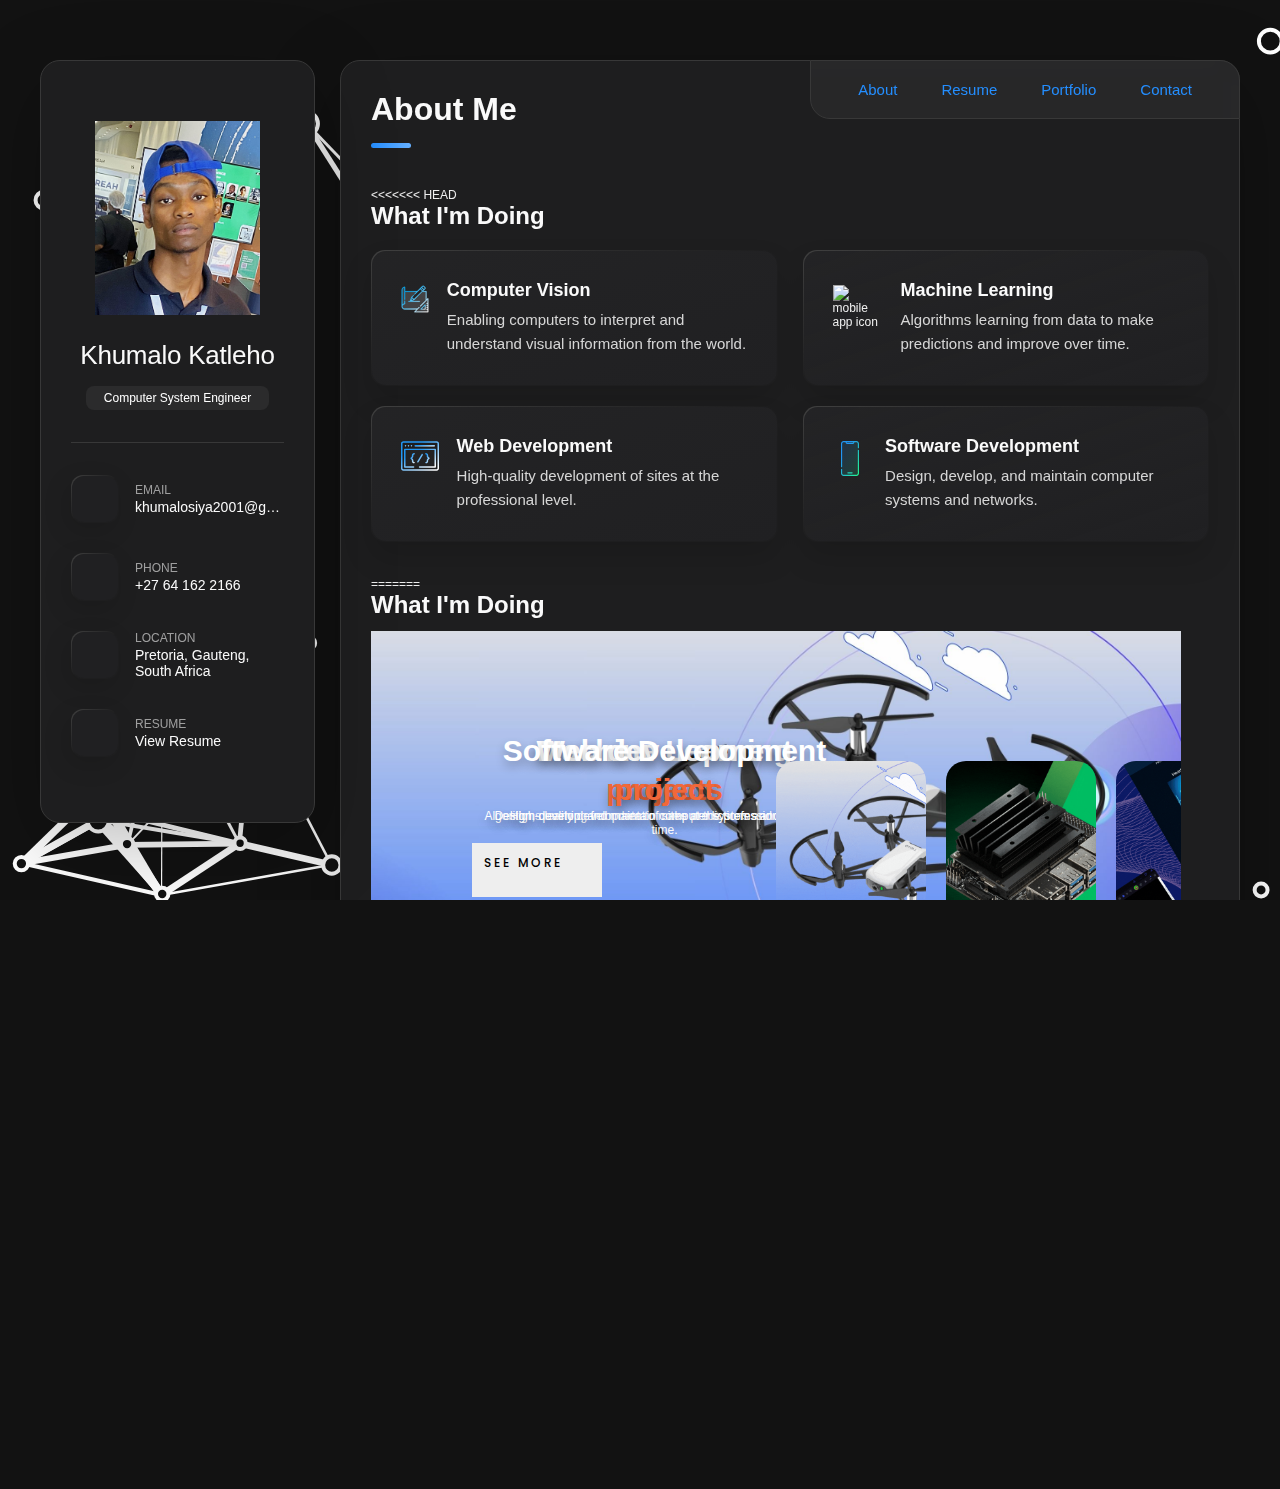
==== commit c8058324: "Revert "corousel final commit"" ====
--- a/index.html
+++ b/index.html
@@ -344,8 +344,10 @@
         </section>
 
 
-        <!-- Corousel  -->
-
+        <!--
+          - service
+        -->
+<!-- 
         <section class="service">
 
           <h3 class="h3 service-title">What i'm doing</h3>
@@ -375,7 +377,7 @@
               </div>
 
               <div class="service-content-box">
-                <h4 class="h4 service-item-title">Machine Learning</h4>
+                <h4 class="h4 service-item-title"></h4>
 
                 <p class="service-item-text">
                   Algorithms learning from data to make predictions and improve over time.
@@ -394,7 +396,6 @@
                 <h4 class="h4 service-item-title">Web development</h4>
 
                 <p class="service-item-text">
-                  High-quality development of sites at the professional level.
                 </p>
               </div>
 
@@ -420,11 +421,207 @@
 
           
 
+        </section> -->
+
+<<<<<<< HEAD
+        <section class="service">
+
+          <h3 class="h3 service-title">What i'm doing</h3>
+
+          <ul class="service-list">
+
+            <li class="service-item">
+
+              <div class="service-icon-box">
+                <img src="./assets/images/icon-design.svg" alt="design icon" width="50">
+              </div>
+
+              <div class="service-content-box">
+                <h4 class="h4 service-item-title">Computer Vision</h4>
+
+                <p class="service-item-text">
+                  Enabling computers to interpret and understand visual information from the world.
+                </p>
+              </div>
+
+            </li>
+            
+            <li class="service-item">
+
+              <div class="service-icon-box">
+                <img src="./assets/images/ml.png" alt="mobile app icon" width="50">
+              </div>
+
+              <div class="service-content-box">
+                <h4 class="h4 service-item-title">Machine Learning</h4>
+
+                <p class="service-item-text">
+                  Algorithms learning from data to make predictions and improve over time.
+                </p>
+              </div>
+
+            </li> 
+
+            <li class="service-item">
+
+              <div class="service-icon-box">
+                <img src="./assets/images/icon-dev.svg" alt="Web development icon" width="50">
+              </div>
+
+              <div class="service-content-box">
+                <h4 class="h4 service-item-title">Web development</h4>
+
+                <p class="service-item-text">
+                  High-quality development of sites at the professional level.
+                </p>
+              </div>
+
+            </li>
+
+            <li class="service-item">
+
+              <div class="service-icon-box">
+                <img src="./assets/images/icon-app.svg" alt="mobile app icon" width="50">
+              </div>
+
+              <div class="service-content-box">
+                <h4 class="h4 service-item-title">Software Development</h4>
+
+                <p class="service-item-text">
+                  Design, develop, and maintain computer systems and networks. 
+                </p>
+              </div>
+
+            </li>
+
+          </ul>
+
+          
+
         </section>
+=======
+      <section class="skill">
+        <ul class="">
+          <h3 class="h3 service-title">What i'm doing</h3>
+          <br><br><br>
+           <div class="carousel contact-form-container">
+        <!-- list item -->
+        <div class="list conte">
+            <div class="item">
+                <img src="./images/img1.jpg">
+                <div class="content">
+                    <div class="title">Computer Vision</div>
+                    <div class="topic">projects</div>
+                    <div class="des">
+
+                        Enabling computers to interpret and understand visual information from the world.
+                      </div>
+                    <div class="buttons">
+                        <button > &nbsp;&nbsp;SEE MORE</button>
+                        
+                    </div>
+                </div>
+            </div>
+            <div class="item">
+                <img src="./images/img2.jpg">
+                <div class="content">
+                    <div class="title">Machine Learning</div>
+                    <div class="topic">projects</div>
+                    <div class="des">
+                      Algorithms learning from data to make predictions and improve over time.
+                    </div>
+                    <div class="buttons">
+                        <button> &nbsp;&nbsp;SEE MORE</button>
+                  
+                    </div>
+                </div>
+            </div>
+            <div class="item">
+                <img src="./images/img3.jpg">
+                <div class="content">
+                    <div class="title">Web development</div>
+                    <div class="topic">project</div>
+                    <div class="des">
+                      High-quality development of sites at the professional level.
+                    </div>
+                    <div class="buttons">
+                        <button> &nbsp;&nbsp;SEE MORE</button>
+                        
+                    </div>
+                </div>
+            </div>
+            <div class="item">
+                <img src="./images/img4.jpg">
+                <div class="content">
+                    <div class="title">Software Development</div>
+                    <div class="topic">project</div>
+                    <div class="des">
+                      Design, develop, and maintain computer systems and networks. 
+                    </div>
+                    <div class="buttons">
+                        <button> &nbsp;&nbsp;SEE MORE</button>
+                        
+                    </div>
+                </div>
+            </div>
+        </div>
+        <!-- list thumnail -->
+        <div class="thumbnail">
+            <div class="item">
+                <img src=".\images\img2.gif">
+                <div class="content">
+                    <div class="title">
+                        Computer Vision
+                    </div>
+                    <div class="description">
+              
+                    </div>
+                </div>
+            </div>
+            <div class="item">
+                <img src=".\images\img.gif">
+                <div class="content">
+                    <div class="title">
+                      Machine learning
+                    </div>
+                    <div class="description">
+                      
+                    </div>
+                </div>
+            </div>
+            <div class="item">
+                <img src=".\images\img1.gif">
+                <div class="content">
+                    <div class="title">
+                        Web Development
+                    </div>
+                    <div class="description">
+                        
+                    </div>
+                </div>
+            </div>
+            <div class="item">
+                <img src=".\images\img3.gif">
+                <div class="content">
+                    <div class="title">
+                        Software Development
+                    </div>
+                    <div class="description">
+                        
+                    </div>
+                </div>
+            </div>
+        </div>
+        <!-- next prev -->
+>>>>>>> parent of 9aec424 (corousel final commit)
 
         
-
-
+<<<<<<< HEAD
+
+
+=======
+      </section>
+>>>>>>> parent of 9aec424 (corousel final commit)
         <!--
           - Skills
         -->
--- a/assets/css/style.css
+++ b/assets/css/style.css
@@ -278,16 +278,16 @@
     }
 }
 .carousel .list .item:nth-child(1) .content .title{
-    animation-delay: 1.5s!important;
+    animation-delay: 1.2s!important;
 }
 .carousel .list .item:nth-child(1) .content .topic{
-    animation-delay: 1.5s!important;
+    animation-delay: 1.4s!important;
 }
 .carousel .list .item:nth-child(1) .content .des{
-    animation-delay: 1.5s!important;
+    animation-delay: 1.6s!important;
 }
 .carousel .list .item:nth-child(1) .content .buttons{
-    animation-delay: 1.5  s!important;
+    animation-delay: 1.8s!important;
 }
 /* create animation when next click */
 .carousel.next .list .item:nth-child(1) img{
